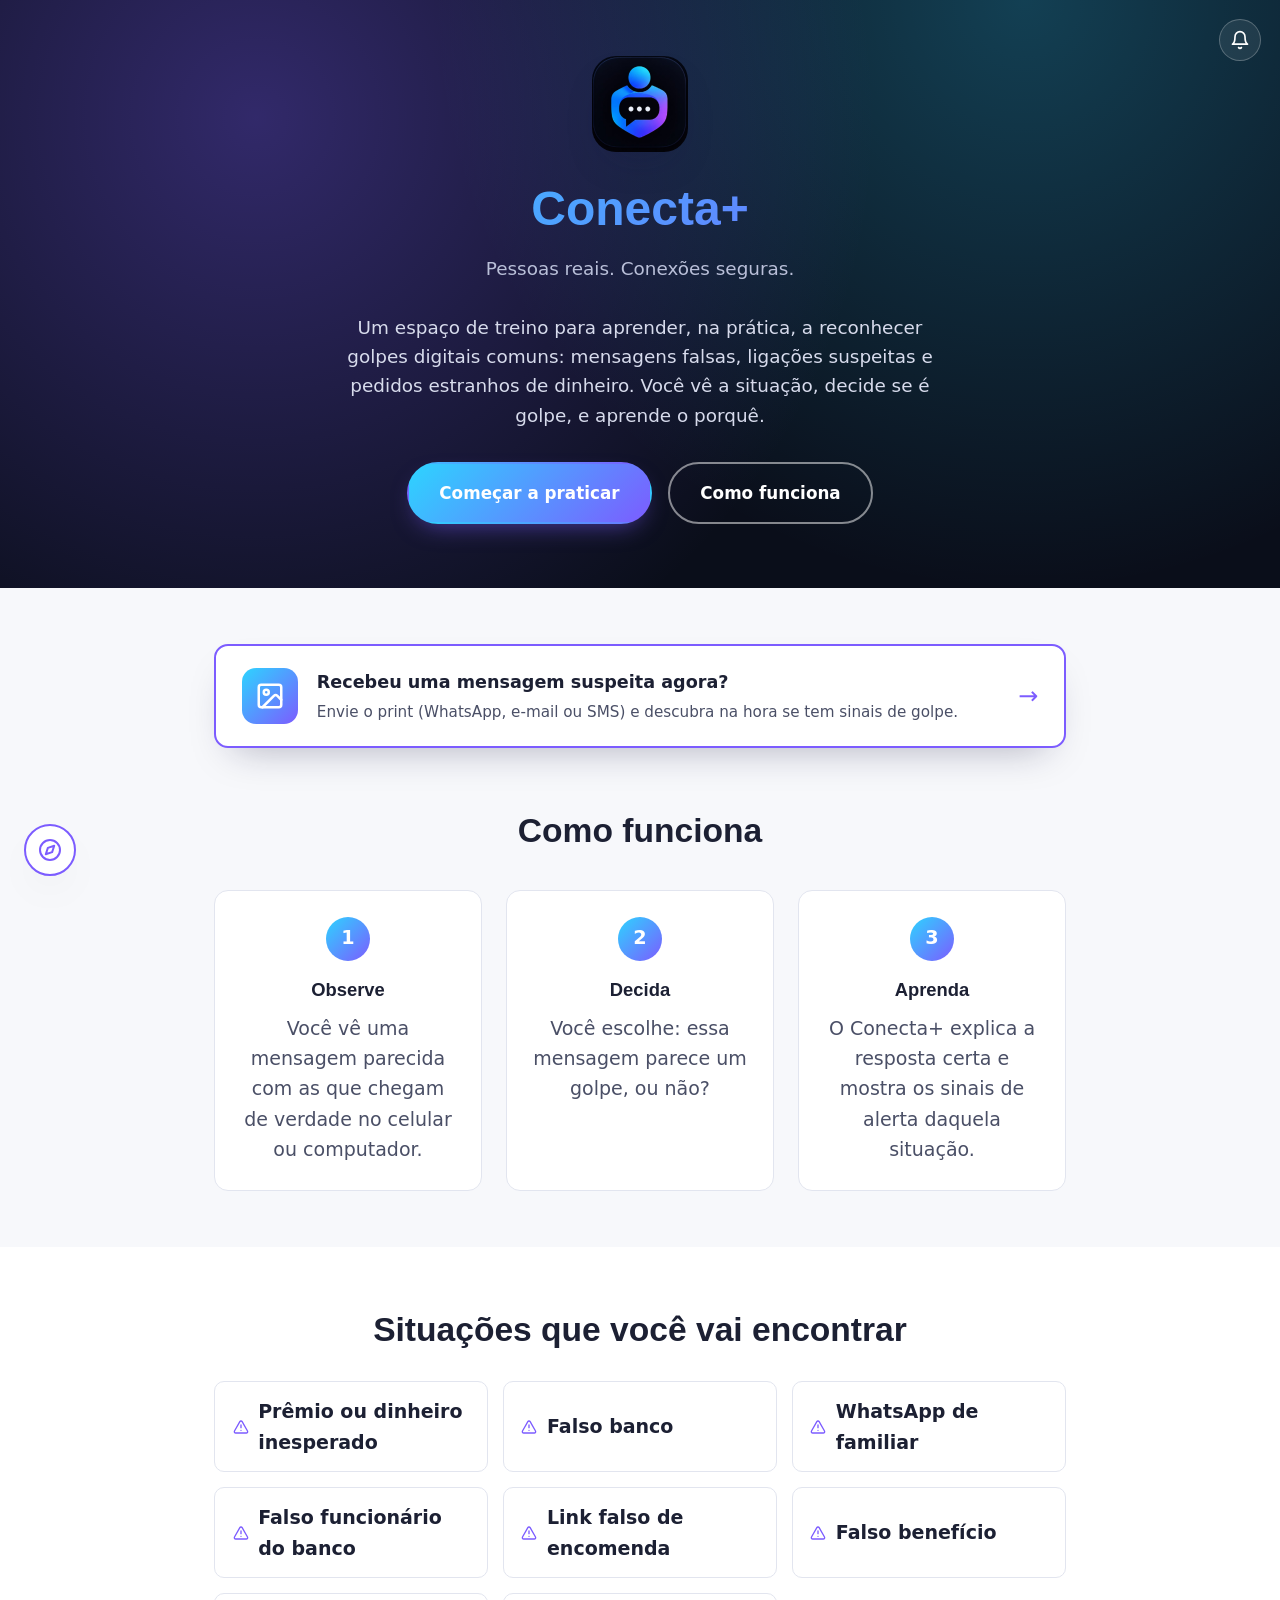
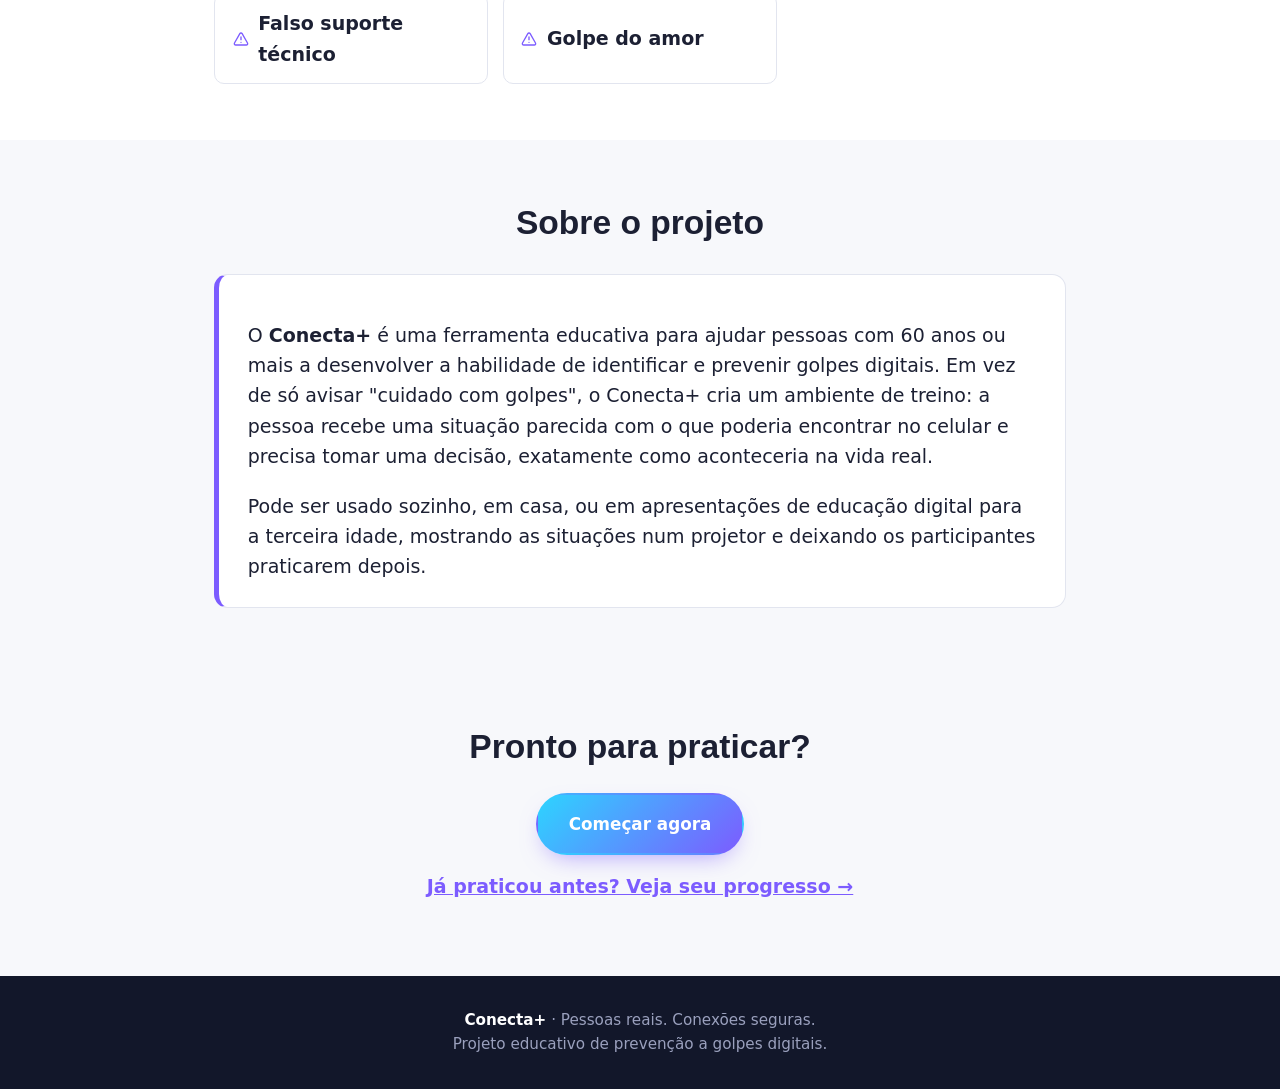
==== web/index.html @ 13fb6fb7 "Conecta+: ferramenta educativa de prevencao a golpes digitais Site/PWA (web/) e extensao de navegado" ====
<!DOCTYPE html>
<html lang="pt-BR">
<head>
<meta charset="UTF-8">
<meta name="viewport" content="width=device-width, initial-scale=1.0">
<title>Conecta+ | Pessoas reais. Conexões seguras.</title>
<meta name="description" content="Conecta+ ajuda pessoas 60+ a reconhecer golpes digitais na prática, com situações reais e explicações simples.">
<link rel="icon" href="assets/icon-128.png">
<link rel="apple-touch-icon" href="assets/icon-192.png">
<link rel="manifest" href="manifest.json">
<meta name="theme-color" content="#0a0e1a">
<link rel="stylesheet" href="css/style.css">
</head>
<body data-tour-page="home">

<header class="hero">
  <button type="button" class="changelog-bell" data-changelog-bell aria-label="Ver novidades do Conecta+">
    <svg viewBox="0 0 24 24" width="20" height="20" fill="none" stroke="currentColor" stroke-width="2" stroke-linecap="round" stroke-linejoin="round" aria-hidden="true"><path d="M6 8a6 6 0 0 1 12 0c0 7 3 9 3 9H3s3-2 3-9"/><path d="M10.3 21a1.94 1.94 0 0 0 3.4 0"/></svg>
    <span class="changelog-bell__badge" data-changelog-badge hidden></span>
  </button>
  <div class="container">
    <img class="hero__logo" src="assets/icon-192.png" alt="Conecta+">
    <h1 class="hero__brand">Conecta+</h1>
    <p class="hero__slogan">Pessoas reais. Conexões seguras.</p>
    <p class="hero__desc">Um espaço de treino para aprender, na prática, a reconhecer golpes digitais comuns: mensagens falsas, ligações suspeitas e pedidos estranhos de dinheiro. Você vê a situação, decide se é golpe, e aprende o porquê.</p>
    <div class="hero__actions">
      <a class="btn btn-primary" href="praticar.html">Começar a praticar</a>
      <a class="btn btn-outline" href="#como-funciona">Como funciona</a>
      <button type="button" class="btn btn-outline" data-install-btn hidden>
        <svg viewBox="0 0 24 24" width="18" height="18" fill="none" stroke="currentColor" stroke-width="2" stroke-linecap="round" stroke-linejoin="round" aria-hidden="true"><path d="M12 3v12"/><path d="m7 10 5 5 5-5"/><path d="M5 21h14"/></svg>
        Instalar app
      </button>
    </div>
  </div>
</header>

<main>
  <section class="section" style="padding-bottom:0;">
    <div class="container">
      <a href="verificar.html" class="verify-cta">
        <div class="verify-cta__icon">
          <svg viewBox="0 0 24 24" width="30" height="30" fill="none" stroke="currentColor" stroke-width="2" stroke-linecap="round" stroke-linejoin="round" aria-hidden="true"><rect x="3" y="3" width="18" height="18" rx="2"/><circle cx="9" cy="9" r="2"/><path d="m21 15-3.086-3.086a2 2 0 0 0-2.828 0L6 21"/></svg>
        </div>
        <div class="verify-cta__text">
          <strong>Recebeu uma mensagem suspeita agora?</strong>
          <span>Envie o print (WhatsApp, e-mail ou SMS) e descubra na hora se tem sinais de golpe.</span>
        </div>
        <span class="verify-cta__arrow">→</span>
      </a>
    </div>
  </section>

  <section class="section" id="como-funciona">
    <div class="container">
      <h2>Como funciona</h2>
      <div class="how-grid">
        <div class="how-card">
          <div class="how-card__num">1</div>
          <h3>Observe</h3>
          <p>Você vê uma mensagem parecida com as que chegam de verdade no celular ou computador.</p>
        </div>
        <div class="how-card">
          <div class="how-card__num">2</div>
          <h3>Decida</h3>
          <p>Você escolhe: essa mensagem parece um golpe, ou não?</p>
        </div>
        <div class="how-card">
          <div class="how-card__num">3</div>
          <h3>Aprenda</h3>
          <p>O Conecta+ explica a resposta certa e mostra os sinais de alerta daquela situação.</p>
        </div>
      </div>
    </div>
  </section>

  <section class="section" style="background:#fff;">
    <div class="container">
      <h2>Situações que você vai encontrar</h2>
      <div class="categories-list" data-categories>
        <div class="category-chip">Carregando…</div>
      </div>
    </div>
  </section>

  <section class="section">
    <div class="container">
      <h2>Sobre o projeto</h2>
      <div class="about-box">
        <p>O <strong>Conecta+</strong> é uma ferramenta educativa para ajudar pessoas com 60 anos ou mais a desenvolver a habilidade de identificar e prevenir golpes digitais. Em vez de só avisar "cuidado com golpes", o Conecta+ cria um ambiente de treino: a pessoa recebe uma situação parecida com o que poderia encontrar no celular e precisa tomar uma decisão, exatamente como aconteceria na vida real.</p>
        <p style="margin-bottom:0;">Pode ser usado sozinho, em casa, ou em apresentações de educação digital para a terceira idade, mostrando as situações num projetor e deixando os participantes praticarem depois.</p>
      </div>
    </div>
  </section>

  <section class="section" style="text-align:center;">
    <div class="container">
      <h2>Pronto para praticar?</h2>
      <a class="btn btn-primary" href="praticar.html">Começar agora</a>
      <p style="margin-top:1rem;"><a href="historico.html" style="color:var(--purple); font-weight:600;">Já praticou antes? Veja seu progresso →</a></p>
    </div>
  </section>
</main>

<footer>
  <div class="container">
    <strong>Conecta+</strong> · Pessoas reais. Conexões seguras.<br>
    Projeto educativo de prevenção a golpes digitais.
  </div>
</footer>

<div class="changelog-modal" data-changelog-modal hidden>
  <div class="changelog-modal__backdrop" data-changelog-close></div>
  <div class="changelog-modal__panel">
    <div class="changelog-modal__header">
      <strong>Novidades do Conecta+</strong>
      <button type="button" class="changelog-modal__close" data-changelog-close aria-label="Fechar">
        <svg viewBox="0 0 24 24" width="18" height="18" fill="none" stroke="currentColor" stroke-width="2" stroke-linecap="round" stroke-linejoin="round" aria-hidden="true"><path d="M18 6 6 18"/><path d="M6 6l12 12"/></svg>
      </button>
    </div>
    <div class="changelog-modal__list" data-changelog-list></div>
  </div>
</div>

<script src="assets/scenarios.js"></script>
<script src="js/changelog-data.js"></script>
<script src="js/main.js"></script>
<script src="js/changelog.js"></script>
<script src="js/siteTour.js"></script>
</body>
</html>
---- web/css/style.css ----
:root {
  --bg-dark: #0a0e1a;
  --bg-dark-2: #12172a;
  --blue: #2dd4ff;
  --purple: #7c5cff;
  --gradient: linear-gradient(135deg, var(--blue), var(--purple));
  --ivory: #f7f8fb;
  --ink: #1c2033;
  --ink-soft: #4a4f66;
  --line: #e2e5ef;
  --green: #1e8e5a;
  --green-bg: #e6f6ee;
  --red: #c0392b;
  --red-bg: #fdecea;
  --radius: 14px;
  --shadow: 0 18px 40px -20px rgba(20, 20, 60, 0.35);
  --font-display: 'Poppins', 'Segoe UI', sans-serif;
  --font-body: 'Segoe UI', system-ui, sans-serif;
}

* { box-sizing: border-box; }
/* Sem isso, o [hidden] do navegador perde pra qualquer classe com
   "display" (ex.: .btn { display: inline-flex }) porque a especificidade
   é igual e a nossa folha de estilo carrega depois - foi o que deixava o
   botão "Instalar app" aparecendo vazio antes da hora. */
[hidden] { display: none !important; }
html { scroll-behavior: smooth; }
body {
  margin: 0;
  font-family: var(--font-body);
  color: var(--ink);
  background: var(--ivory);
  /* Base de fonte maior que o padrão (16px) de propósito - o público
     principal do Conecta+ é 60+, e texto grande facilita muito a leitura. */
  font-size: 19px;
  line-height: 1.6;
}
img { max-width: 100%; display: block; }
a { color: inherit; }
.container { max-width: 900px; margin: 0 auto; padding: 0 1.5rem; }

/* ---------- Topo escuro com a marca (decorativo) ---------- */
.hero {
  background: radial-gradient(circle at 20% 20%, rgba(124,92,255,0.35), transparent 55%),
              radial-gradient(circle at 80% 0%, rgba(45,212,255,0.25), transparent 50%),
              var(--bg-dark);
  color: #fff;
  padding: 3.5rem 0 4rem;
  text-align: center;
}
.hero__logo { width: 96px; height: 96px; margin: 0 auto 1.2rem; border-radius: 24px; box-shadow: var(--shadow); }
.hero__brand {
  font-family: var(--font-display);
  font-weight: 800;
  font-size: clamp(2.2rem, 6vw, 3rem);
  margin: 0;
  background: var(--gradient);
  -webkit-background-clip: text;
  background-clip: text;
  color: transparent;
}
.hero__slogan { color: #b9bfd8; font-size: 1.15rem; margin: 0.4rem 0 1.8rem; }
.hero__desc { max-width: 620px; margin: 0 auto 2rem; font-size: 1.15rem; color: #d7dbec; }
.hero__actions { display: flex; gap: 1rem; justify-content: center; flex-wrap: wrap; }

.btn {
  display: inline-flex;
  align-items: center;
  justify-content: center;
  gap: 0.5rem;
  padding: 0.95rem 1.9rem;
  border-radius: 999px;
  font-family: var(--font-body);
  font-weight: 700;
  font-size: 1.05rem;
  cursor: pointer;
  border: 2px solid transparent;
  text-decoration: none;
  transition: transform 0.15s ease, box-shadow 0.15s ease;
}
.btn:hover { transform: translateY(-2px); }
.btn-primary { background: var(--gradient); color: #fff; box-shadow: 0 10px 25px -10px rgba(124,92,255,0.6); }
.btn-outline { background: transparent; border-color: rgba(255,255,255,0.5); color: #fff; }
.btn-outline:hover { background: rgba(255,255,255,0.1); }
.btn-outline--light { border-color: var(--ink); color: var(--ink); }
.btn-outline--light:hover { background: var(--ink); color: #fff; }
.btn-block { width: 100%; }
.btn:disabled { opacity: 0.5; cursor: not-allowed; transform: none; }

/* ---------- Corpo claro (conteúdo/leitura) ---------- */
main { background: var(--ivory); }
.section { padding: 3.5rem 0; }
.section h2 {
  font-family: var(--font-display);
  font-size: clamp(1.6rem, 3vw, 2.1rem);
  margin: 0 0 1.2rem;
  text-align: center;
}

.how-grid { display: grid; grid-template-columns: repeat(3, 1fr); gap: 1.5rem; margin-top: 2rem; }
.how-card {
  background: #fff;
  border: 1px solid var(--line);
  border-radius: var(--radius);
  padding: 1.6rem;
  text-align: center;
}
.how-card__num {
  width: 44px; height: 44px; border-radius: 50%;
  background: var(--gradient); color: #fff;
  display: flex; align-items: center; justify-content: center;
  font-weight: 800; font-size: 1.2rem;
  margin: 0 auto 0.9rem;
}
.how-card h3 { margin: 0 0 0.5rem; font-family: var(--font-display); font-size: 1.15rem; }
.how-card p { margin: 0; color: var(--ink-soft); }

.categories-list { display: grid; grid-template-columns: repeat(auto-fit, minmax(220px, 1fr)); gap: 0.9rem; margin-top: 1.5rem; }
.category-chip {
  background: #fff;
  border: 1px solid var(--line);
  border-radius: 10px;
  padding: 0.9rem 1.1rem;
  font-weight: 600;
  display: flex;
  align-items: center;
  gap: 0.6rem;
}
.category-chip svg { flex-shrink: 0; color: var(--purple); }

.about-box {
  background: #fff;
  border: 1px solid var(--line);
  border-left: 5px solid var(--purple);
  border-radius: var(--radius);
  padding: 1.6rem 1.8rem;
  margin-top: 1.5rem;
}

footer {
  background: var(--bg-dark-2);
  color: #9aa0bd;
  text-align: center;
  padding: 2rem 0;
  font-size: 0.95rem;
}
footer strong { color: #fff; }

@media (max-width: 720px) {
  .how-grid { grid-template-columns: 1fr; }
}

/* ---------- Página de prática ---------- */
.practice-shell { min-height: 100vh; display: flex; flex-direction: column; }
.practice-header {
  background: var(--bg-dark);
  color: #fff;
  padding: 1.1rem 1.5rem;
  display: flex;
  align-items: center;
  justify-content: space-between;
  gap: 1rem;
}
.practice-header__brand { display: flex; align-items: center; gap: 0.6rem; font-weight: 800; font-family: var(--font-display); }
.practice-header__brand img { width: 32px; height: 32px; border-radius: 8px; }
.practice-progress { flex: 1; max-width: 340px; }
.practice-progress__bar { height: 10px; background: rgba(255,255,255,0.15); border-radius: 999px; overflow: hidden; }
.practice-progress__fill { height: 100%; background: var(--gradient); transition: width 0.3s ease; }
.practice-progress__label { font-size: 0.85rem; color: #b9bfd8; margin-top: 0.3rem; }

.practice-main { flex: 1; display: flex; align-items: flex-start; justify-content: center; padding: 2.5rem 1.5rem; }
.scenario-card {
  background: #fff;
  border: 1px solid var(--line);
  border-radius: var(--radius);
  box-shadow: var(--shadow);
  max-width: 640px;
  width: 100%;
  padding: 2rem;
}
.scenario-card__meta { display: flex; gap: 0.6rem; align-items: center; margin-bottom: 1rem; flex-wrap: wrap; }
.scenario-card__badge {
  background: var(--ivory);
  border: 1px solid var(--line);
  border-radius: 999px;
  padding: 0.3rem 0.8rem;
  font-size: 0.85rem;
  font-weight: 600;
  color: var(--ink-soft);
}
.scenario-card__question { font-size: 1.05rem; color: var(--ink-soft); margin: 0 0 0.6rem; }

.message-bubble {
  background: var(--ivory);
  border: 1px solid var(--line);
  border-radius: 12px;
  padding: 1.3rem 1.4rem;
  font-size: 1.15rem;
  line-height: 1.65;
  margin: 1rem 0 1.6rem;
  position: relative;
}
.message-bubble__head { display: flex; align-items: center; justify-content: space-between; gap: 0.6rem; margin-bottom: 0.5rem; }
.message-bubble__sender { display: block; font-size: 0.85rem; color: var(--ink-soft); font-weight: 600; }
.message-bubble__listen {
  flex-shrink: 0;
  width: 34px; height: 34px;
  border-radius: 50%;
  border: 1px solid var(--line);
  background: #fff;
  color: var(--purple);
  cursor: pointer;
  display: flex; align-items: center; justify-content: center;
}
.message-bubble__listen:hover { background: var(--ivory); }
.message-bubble__listen:disabled { opacity: 0.5; cursor: wait; }
.message-bubble__listen-erro {
  position: absolute;
  top: calc(100% + 6px);
  right: 0;
  background: var(--ink);
  color: #fff;
  font-size: 0.75rem;
  padding: 0.4rem 0.7rem;
  border-radius: 8px;
  white-space: nowrap;
  z-index: 5;
}

.decision-buttons { display: grid; grid-template-columns: 1fr 1fr; gap: 1rem; }
.decision-btn {
  padding: 1.1rem;
  border-radius: 12px;
  border: 2px solid var(--line);
  background: #fff;
  font-size: 1.15rem;
  font-weight: 800;
  cursor: pointer;
  display: flex;
  align-items: center;
  justify-content: center;
  gap: 0.5rem;
  transition: transform 0.1s ease, box-shadow 0.15s ease;
}
.decision-btn:hover { transform: translateY(-2px); box-shadow: var(--shadow); }
.decision-btn--sim { color: var(--green); border-color: #b7e4cb; }
.decision-btn--nao { color: var(--red); border-color: #f0bdb6; }

.feedback { margin-top: 1.6rem; border-radius: 12px; padding: 1.3rem 1.4rem; }
.feedback--correta { background: var(--green-bg); border: 1px solid #b7e4cb; }
.feedback--errada { background: var(--red-bg); border: 1px solid #f0bdb6; }
.feedback__title { font-weight: 800; font-size: 1.1rem; margin: 0 0 0.5rem; display: flex; align-items: center; gap: 0.5rem; }
.feedback__title svg { flex-shrink: 0; }
.feedback--correta .feedback__title { color: var(--green); }
.feedback--errada .feedback__title { color: var(--red); }
.feedback__text { margin: 0 0 0.9rem; color: var(--ink); }
.feedback__sinais { margin: 0 0 1.2rem; padding-left: 1.3rem; }
.feedback__sinais li { margin-bottom: 0.3rem; }

/* ---------- Tela de resultado ---------- */
.result-card { text-align: center; }
.result-card__score {
  font-family: var(--font-display);
  font-size: 3.4rem;
  font-weight: 800;
  background: var(--gradient);
  -webkit-background-clip: text;
  background-clip: text;
  color: transparent;
  margin: 0.6rem 0;
}
.result-card__compare {
  background: var(--ivory);
  border: 1px solid var(--line);
  border-radius: 10px;
  padding: 1rem 1.2rem;
  margin: 1.4rem 0;
  font-size: 1.02rem;
}
.result-card__actions { display: flex; gap: 1rem; justify-content: center; margin-top: 1.6rem; flex-wrap: wrap; }

@media (max-width: 560px) {
  .decision-buttons { grid-template-columns: 1fr; }
  .practice-header { flex-wrap: wrap; }
  .practice-progress { max-width: none; width: 100%; order: 3; }
}

/* ---------- Chamada pra "Verificar mensagem" na home ---------- */
.verify-cta {
  display: flex;
  align-items: center;
  gap: 1.2rem;
  background: #fff;
  border: 2px solid var(--purple);
  border-radius: var(--radius);
  padding: 1.4rem 1.6rem;
  text-decoration: none;
  box-shadow: var(--shadow);
  transition: transform 0.15s ease;
}
.verify-cta:hover { transform: translateY(-2px); }
.verify-cta__icon {
  flex-shrink: 0;
  width: 56px; height: 56px;
  border-radius: 14px;
  background: var(--gradient);
  color: #fff;
  display: flex; align-items: center; justify-content: center;
}
.verify-cta__text { flex: 1; display: flex; flex-direction: column; gap: 0.2rem; }
.verify-cta__text strong { font-size: 1.1rem; color: var(--ink); }
.verify-cta__text span { color: var(--ink-soft); font-size: 0.95rem; }
.verify-cta__arrow { font-size: 1.5rem; color: var(--purple); flex-shrink: 0; }

@media (max-width: 560px) {
  .verify-cta { flex-wrap: wrap; text-align: center; justify-content: center; }
  .verify-cta__arrow { display: none; }
}

/* ---------- Verificar mensagem (OCR + detector) ---------- */
.verify-card {
  background: #fff;
  border: 1px solid var(--line);
  border-radius: var(--radius);
  box-shadow: var(--shadow);
  padding: 1.8rem;
}
.verify-tabs { display: flex; gap: 0.5rem; border-bottom: 1px solid var(--line); margin-bottom: 1.3rem; }
.verify-tab {
  background: none;
  border: none;
  border-bottom: 3px solid transparent;
  padding: 0.6rem 0.3rem;
  margin-bottom: -1px;
  font-size: 1rem;
  font-weight: 600;
  color: var(--ink-soft);
  cursor: pointer;
}
.verify-tab.active { color: var(--purple); border-bottom-color: var(--purple); }

.upload-area {
  display: flex;
  flex-direction: column;
  align-items: center;
  text-align: center;
  gap: 0.6rem;
  border: 2px dashed var(--line);
  border-radius: 12px;
  padding: 2.2rem 1.5rem;
  cursor: pointer;
  color: var(--ink-soft);
  transition: border-color 0.15s ease, background 0.15s ease;
}
.upload-area:hover, .upload-area.is-dragover { border-color: var(--purple); background: #faf9ff; }
.upload-area strong { color: var(--ink); }
.upload-preview-wrap { position: relative; max-width: 100%; width: fit-content; margin: 1rem auto 0; }
.upload-preview { display: block; max-width: 100%; max-height: 260px; border-radius: 10px; border: 1px solid var(--line); object-fit: contain; background: var(--ivory); }
.upload-preview__remove {
  position: absolute;
  top: -10px; right: -10px;
  width: 30px; height: 30px;
  border-radius: 50%;
  border: 2px solid #fff;
  background: var(--ink);
  color: #fff;
  display: flex; align-items: center; justify-content: center;
  cursor: pointer;
  box-shadow: 0 4px 10px rgba(0,0,0,0.25);
}
.upload-preview__remove:hover { background: var(--red); }
.upload-preview-error {
  background: var(--red-bg);
  border: 1px solid #f0bdb6;
  color: var(--red);
  border-radius: 10px;
  padding: 0.8rem 1rem;
  margin-top: 1rem;
  font-size: 0.9rem;
  text-align: center;
}
.verify-hint { font-size: 0.85rem; color: var(--ink-soft); text-align: center; margin: 0.8rem 0 0; }

.verify-panel textarea {
  width: 100%;
  border: 1px solid var(--line);
  border-radius: 10px;
  padding: 0.9rem 1rem;
  font-family: inherit;
  font-size: 1.05rem;
  resize: vertical;
}

.verify-status {
  margin-top: 1rem;
  text-align: center;
  color: var(--ink-soft);
  display: flex;
  align-items: center;
  justify-content: center;
  gap: 0.6rem;
}
.spinner {
  width: 18px; height: 18px;
  border: 3px solid var(--line);
  border-top-color: var(--purple);
  border-radius: 50%;
  animation: spin 0.8s linear infinite;
}
@keyframes spin { to { transform: rotate(360deg); } }

.result-risk {
  border-radius: var(--radius);
  padding: 1.6rem 1.8rem;
  margin-top: 1.5rem;
  border: 2px solid;
}
.result-risk--alto { background: var(--red-bg); border-color: #f0bdb6; }
.result-risk--atencao { background: #fff6e0; border-color: #f0d98a; }
.result-risk--baixo { background: var(--green-bg); border-color: #b7e4cb; }
.result-risk__title { display: flex; align-items: center; gap: 0.6rem; font-size: 1.3rem; font-weight: 800; margin: 0 0 0.5rem; }
.result-risk--alto .result-risk__title { color: var(--red); }
.result-risk--atencao .result-risk__title { color: #92700c; }
.result-risk--baixo .result-risk__title { color: var(--green); }
.result-risk__desc { margin: 0 0 1rem; color: var(--ink); }

.sinais-encontrados { list-style: none; padding: 0; margin: 0 0 1.2rem; display: grid; gap: 0.6rem; }
.sinais-encontrados li {
  background: rgba(255,255,255,0.7);
  border-radius: 8px;
  padding: 0.6rem 0.9rem;
  display: flex;
  align-items: center;
  gap: 0.6rem;
  font-weight: 600;
  font-size: 0.95rem;
}

.spam-tag {
  display: inline-flex;
  align-items: center;
  gap: 0.4rem;
  background: #fff;
  border: 1px solid var(--line);
  border-radius: 999px;
  padding: 0.35rem 0.8rem;
  font-size: 0.85rem;
  font-weight: 700;
  color: var(--ink-soft);
  margin-bottom: 1rem;
}

.extracted-text {
  background: var(--ivory);
  border: 1px solid var(--line);
  border-radius: 10px;
  padding: 1rem 1.1rem;
  font-size: 0.95rem;
  color: var(--ink-soft);
  margin-top: 1.5rem;
}
.extracted-text summary { cursor: pointer; font-weight: 700; color: var(--ink); }
.extracted-text p { margin: 0.7rem 0 0; white-space: pre-wrap; }

/* ---------- Tour guiado ---------- */
.tour-toggle {
  position: fixed;
  left: 1.5rem;
  bottom: 1.5rem;
  z-index: 60;
  width: 52px;
  height: 52px;
  border-radius: 50%;
  border: 2px solid var(--purple);
  background: #fff;
  color: var(--purple);
  cursor: pointer;
  box-shadow: var(--shadow);
  display: flex;
  align-items: center;
  justify-content: center;
  padding: 0;
  transition: transform 0.15s ease, opacity 0.2s ease;
}
.tour-toggle:hover { transform: scale(1.06); }
.tour-toggle--hidden { opacity: 0; pointer-events: none; transform: scale(0.85); }

.tour-overlay {
  position: fixed;
  inset: 0;
  z-index: 998;
  background: rgba(10, 14, 26, 0.55);
}
body.tour-active { overflow: hidden; }

.tour-highlight {
  position: relative;
  z-index: 999;
  outline: 3px solid var(--purple);
  outline-offset: 4px;
  border-radius: 10px;
  /* Sem fundo sólido de propósito: um elemento como o título com gradiente
     de texto (background-clip: text) depende do próprio fundo ficar
     transparente - forçar branco aqui quebrava a letra e deixava um
     retângulo branco sólido no lugar do texto. O contorno roxo + a página
     escurecida ao redor já dão destaque suficiente, sem mexer no fundo. */
}

.tour-tooltip {
  position: absolute;
  z-index: 1000;
  max-width: 340px;
  background: #fff;
  border-radius: 12px;
  box-shadow: var(--shadow);
  padding: 1.2rem 1.3rem;
}
.tour-tooltip strong { display: block; font-size: 1.05rem; margin-bottom: 0.4rem; color: var(--ink); }
.tour-tooltip p { margin: 0 0 1rem; color: var(--ink-soft); font-size: 0.92rem; }
.tour-tooltip__close {
  position: absolute;
  top: 0.7rem; right: 0.7rem;
  background: none; border: none;
  color: var(--ink-soft);
  cursor: pointer;
  padding: 0.2rem;
}
.tour-tooltip__footer { display: flex; align-items: center; justify-content: space-between; gap: 0.8rem; }
.tour-tooltip__footer > span { font-size: 0.78rem; color: var(--ink-soft); flex-shrink: 0; }
.tour-tooltip__actions { display: flex; gap: 0.5rem; }
.tour-tooltip .btn { padding: 0.5rem 1rem; font-size: 0.88rem; }

/* ---------- Novidades (sino + modal) ---------- */
.changelog-bell {
  position: absolute;
  top: 1.2rem; right: 1.2rem;
  z-index: 5;
  width: 42px; height: 42px;
  border-radius: 50%;
  border: 1px solid rgba(255,255,255,0.25);
  background: rgba(255,255,255,0.08);
  color: #fff;
  cursor: pointer;
  display: flex; align-items: center; justify-content: center;
}
.changelog-bell:hover { background: rgba(255,255,255,0.16); }
.changelog-bell__badge {
  position: absolute;
  top: -4px; right: -4px;
  min-width: 18px; height: 18px;
  border-radius: 999px;
  background: var(--red);
  color: #fff;
  font-size: 0.68rem;
  font-weight: 800;
  display: flex; align-items: center; justify-content: center;
  padding: 0 4px;
  border: 2px solid var(--bg-dark);
}

.changelog-modal { position: fixed; inset: 0; z-index: 1100; display: flex; align-items: center; justify-content: center; padding: 1.2rem; }
.changelog-modal__backdrop { position: absolute; inset: 0; background: rgba(10,14,26,0.6); }
.changelog-modal__panel {
  position: relative;
  background: #fff;
  border-radius: var(--radius);
  box-shadow: var(--shadow);
  width: 100%;
  max-width: 460px;
  max-height: 80vh;
  display: flex;
  flex-direction: column;
  overflow: hidden;
}
.changelog-modal__header {
  display: flex; align-items: center; justify-content: space-between;
  padding: 1.1rem 1.3rem;
  border-bottom: 1px solid var(--line);
}
.changelog-modal__header strong { font-size: 1.1rem; }
.changelog-modal__close { background: none; border: none; color: var(--ink-soft); cursor: pointer; padding: 0.3rem; }
.changelog-modal__list { padding: 1.1rem 1.3rem; overflow-y: auto; display: grid; gap: 1.1rem; }
.changelog-item { padding-bottom: 1.1rem; border-bottom: 1px solid var(--line); }
.changelog-item:last-child { border-bottom: none; padding-bottom: 0; }
.changelog-item__head { display: flex; align-items: center; gap: 0.5rem; flex-wrap: wrap; margin-bottom: 0.3rem; }
.changelog-item__head strong { font-size: 1rem; color: var(--ink); }
.changelog-item__tag { font-size: 0.65rem; font-weight: 800; padding: 0.1rem 0.45rem; border-radius: 999px; background: var(--purple); color: #fff; letter-spacing: 0.03em; }
.changelog-item__date { font-size: 0.76rem; color: var(--ink-soft); margin-left: auto; }
.changelog-item p { margin: 0; font-size: 0.9rem; color: var(--ink-soft); line-height: 1.5; }

.update-toast {
  position: fixed;
  left: 50%;
  bottom: 1.5rem;
  transform: translateX(-50%);
  z-index: 1200;
  background: var(--bg-dark);
  color: #fff;
  border-radius: 999px;
  padding: 0.8rem 0.6rem 0.8rem 1.2rem;
  display: flex; align-items: center; gap: 0.8rem;
  box-shadow: var(--shadow);
  max-width: 90vw;
}
.update-toast span { font-size: 0.9rem; }
.update-toast .btn { padding: 0.5rem 1rem; font-size: 0.85rem; white-space: nowrap; }

/* ---------- Gráfico de progresso (historico.html) ---------- */
.historico-chart { width: 100%; height: auto; display: block; overflow: visible; }
.historico-chart__grid { stroke: var(--line); stroke-width: 1; }
.historico-chart__axis-label { font-size: 10px; fill: var(--ink-soft); font-family: inherit; }
.historico-chart__bar { fill: var(--purple); cursor: pointer; transition: opacity 0.1s ease; }
.historico-chart__bar:hover, .historico-chart__bar:focus { opacity: 0.8; outline: none; }
.historico-chart__value-label { font-size: 12px; font-weight: 700; fill: var(--ink); font-family: inherit; }

.historico-chart__tooltip {
  position: absolute;
  transform: translate(-50%, -100%) translateY(-8px);
  background: var(--bg-dark);
  color: #fff;
  border-radius: 8px;
  padding: 0.5rem 0.7rem;
  font-size: 0.8rem;
  white-space: nowrap;
  pointer-events: none;
  z-index: 10;
  display: flex;
  flex-direction: column;
  gap: 0.1rem;
}
.historico-chart__tooltip strong { font-size: 0.95rem; }
.historico-chart__tooltip span { color: #b9bfd8; font-size: 0.72rem; }

.historico-table { width: 100%; border-collapse: collapse; font-size: 0.88rem; }
.historico-table th, .historico-table td { text-align: left; padding: 0.55rem 0.7rem; border-bottom: 1px solid var(--line); }
.historico-table th { color: var(--ink-soft); font-weight: 600; font-size: 0.78rem; }
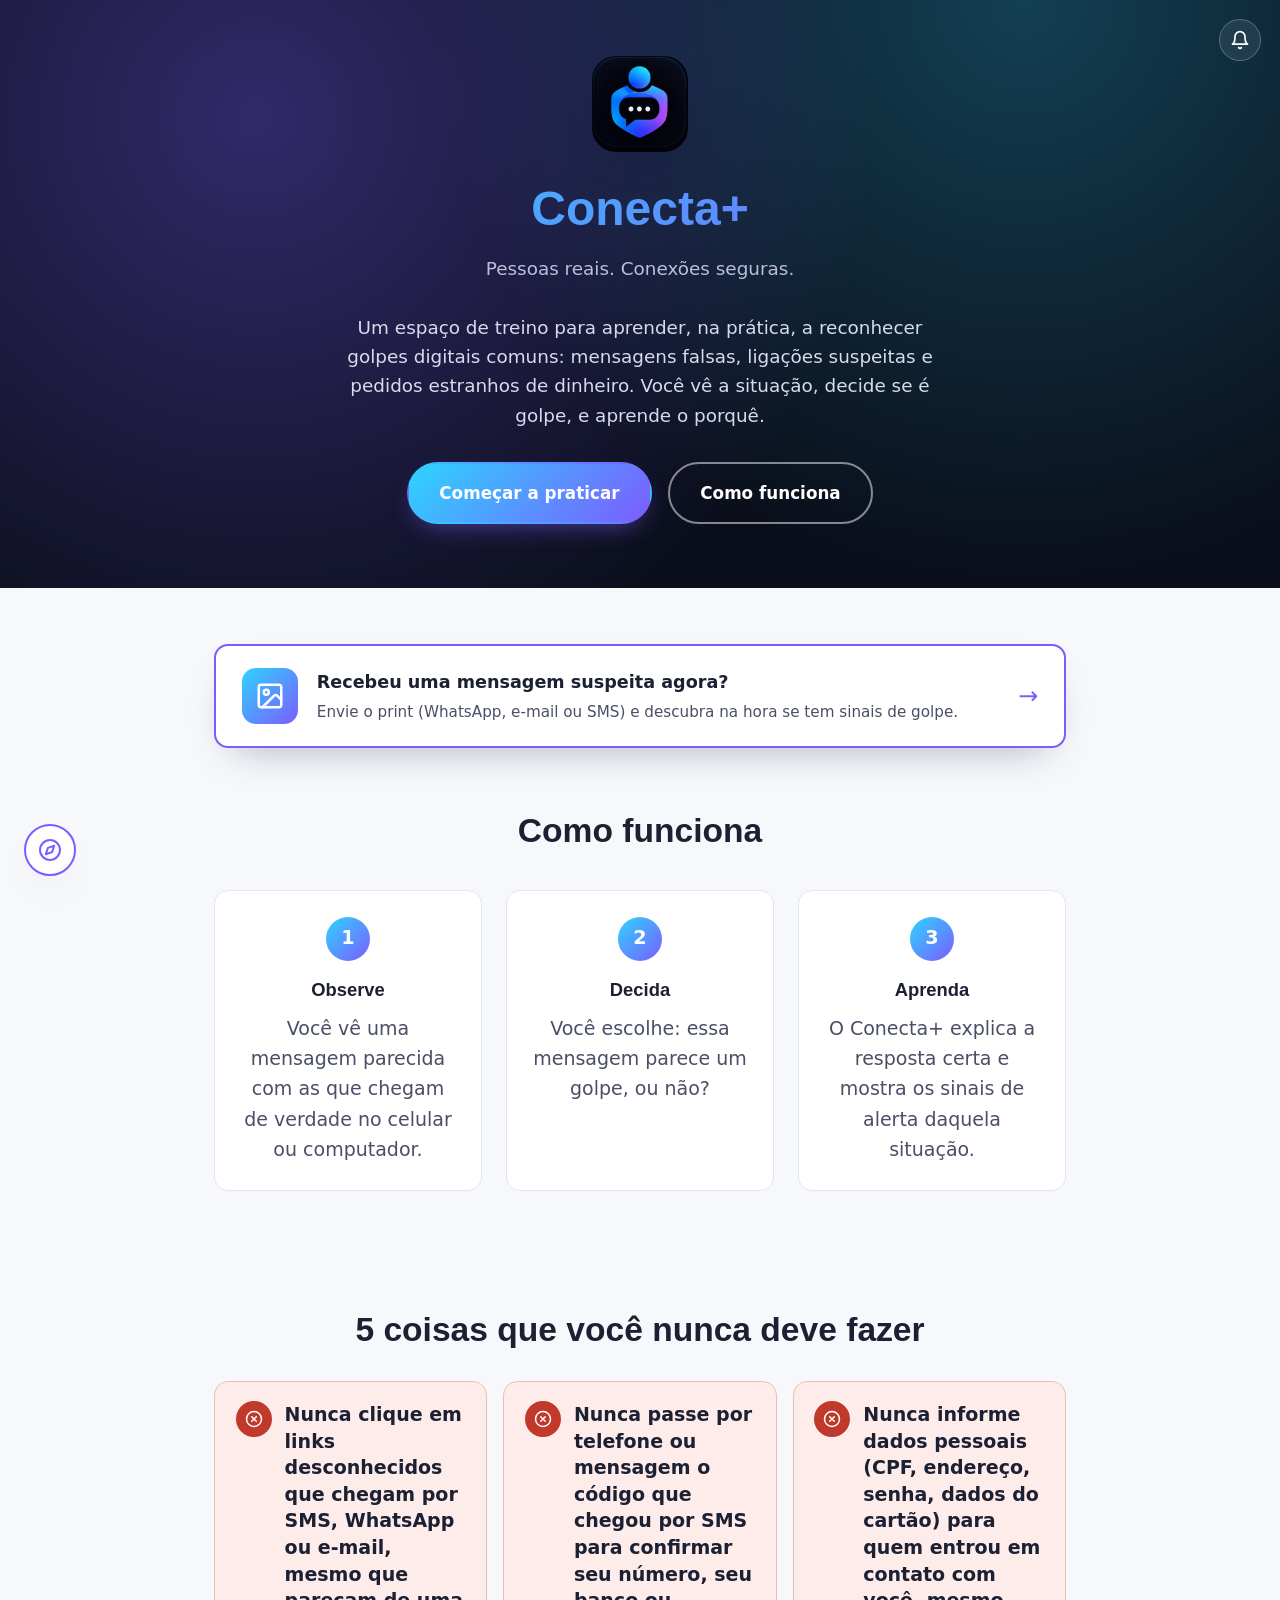
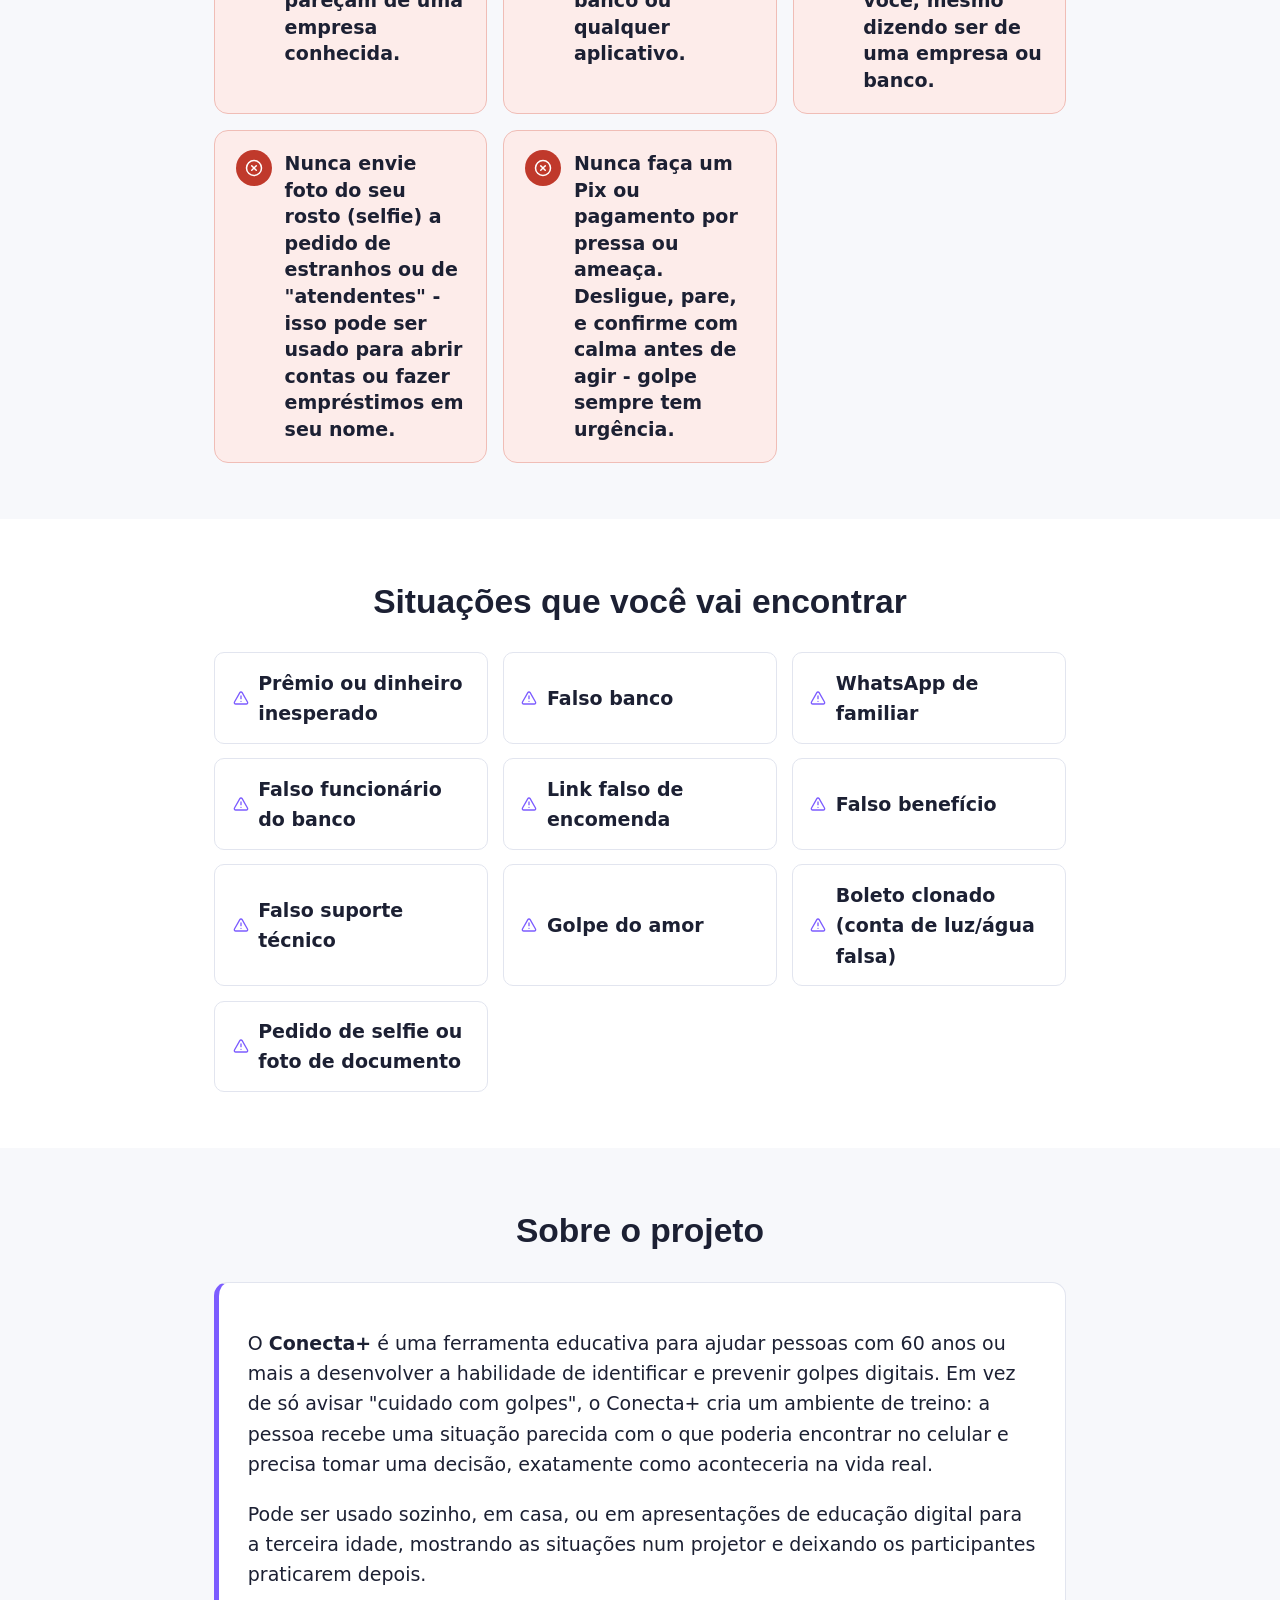
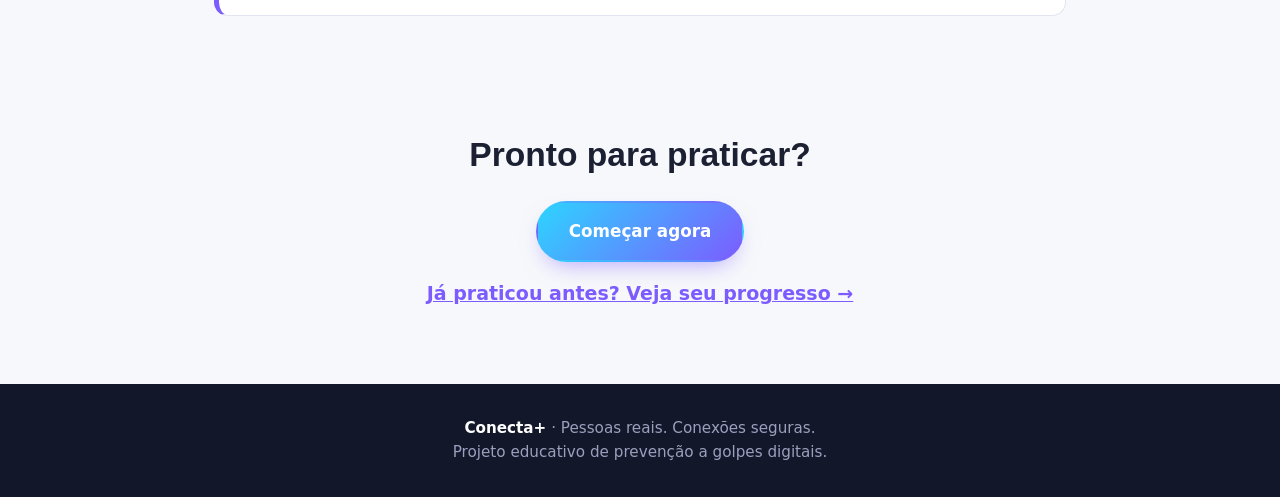
==== commit fff53b9c: "Adiciona secao "5 coisas que voce nunca deve fazer" e deteccao de pedido de selfie/foto de documento" ====
--- a/web/index.html
+++ b/web/index.html
@@ -73,6 +73,34 @@
     </div>
   </section>
 
+  <section class="section">
+    <div class="container">
+      <h2>5 coisas que você nunca deve fazer</h2>
+      <div class="golden-rules">
+        <div class="golden-rule">
+          <span class="golden-rule__icon"><svg viewBox="0 0 24 24" width="18" height="18" fill="none" stroke="currentColor" stroke-width="2" stroke-linecap="round" stroke-linejoin="round" aria-hidden="true"><circle cx="12" cy="12" r="10"/><path d="m15 9-6 6"/><path d="m9 9 6 6"/></svg></span>
+          <p>Nunca clique em links desconhecidos que chegam por SMS, WhatsApp ou e-mail, mesmo que pareçam de uma empresa conhecida.</p>
+        </div>
+        <div class="golden-rule">
+          <span class="golden-rule__icon"><svg viewBox="0 0 24 24" width="18" height="18" fill="none" stroke="currentColor" stroke-width="2" stroke-linecap="round" stroke-linejoin="round" aria-hidden="true"><circle cx="12" cy="12" r="10"/><path d="m15 9-6 6"/><path d="m9 9 6 6"/></svg></span>
+          <p>Nunca passe por telefone ou mensagem o código que chegou por SMS para confirmar seu número, seu banco ou qualquer aplicativo.</p>
+        </div>
+        <div class="golden-rule">
+          <span class="golden-rule__icon"><svg viewBox="0 0 24 24" width="18" height="18" fill="none" stroke="currentColor" stroke-width="2" stroke-linecap="round" stroke-linejoin="round" aria-hidden="true"><circle cx="12" cy="12" r="10"/><path d="m15 9-6 6"/><path d="m9 9 6 6"/></svg></span>
+          <p>Nunca informe dados pessoais (CPF, endereço, senha, dados do cartão) para quem entrou em contato com você, mesmo dizendo ser de uma empresa ou banco.</p>
+        </div>
+        <div class="golden-rule">
+          <span class="golden-rule__icon"><svg viewBox="0 0 24 24" width="18" height="18" fill="none" stroke="currentColor" stroke-width="2" stroke-linecap="round" stroke-linejoin="round" aria-hidden="true"><circle cx="12" cy="12" r="10"/><path d="m15 9-6 6"/><path d="m9 9 6 6"/></svg></span>
+          <p>Nunca envie foto do seu rosto (selfie) a pedido de estranhos ou de "atendentes" - isso pode ser usado para abrir contas ou fazer empréstimos em seu nome.</p>
+        </div>
+        <div class="golden-rule">
+          <span class="golden-rule__icon"><svg viewBox="0 0 24 24" width="18" height="18" fill="none" stroke="currentColor" stroke-width="2" stroke-linecap="round" stroke-linejoin="round" aria-hidden="true"><circle cx="12" cy="12" r="10"/><path d="m15 9-6 6"/><path d="m9 9 6 6"/></svg></span>
+          <p>Nunca faça um Pix ou pagamento por pressa ou ameaça. Desligue, pare, e confirme com calma antes de agir - golpe sempre tem urgência.</p>
+        </div>
+      </div>
+    </div>
+  </section>
+
   <section class="section" style="background:#fff;">
     <div class="container">
       <h2>Situações que você vai encontrar</h2>
--- a/web/css/style.css
+++ b/web/css/style.css
@@ -128,6 +128,26 @@
 }
 .category-chip svg { flex-shrink: 0; color: var(--purple); }
 
+.golden-rules { display: grid; grid-template-columns: repeat(auto-fit, minmax(220px, 1fr)); gap: 1rem; margin-top: 1.5rem; }
+.golden-rule {
+  background: var(--red-bg);
+  border: 1px solid #f0bdb6;
+  border-radius: var(--radius);
+  padding: 1.2rem 1.3rem;
+  display: flex;
+  align-items: flex-start;
+  gap: 0.8rem;
+}
+.golden-rule__icon {
+  flex-shrink: 0;
+  width: 36px; height: 36px;
+  border-radius: 50%;
+  background: var(--red);
+  color: #fff;
+  display: flex; align-items: center; justify-content: center;
+}
+.golden-rule p { margin: 0; color: var(--ink); font-weight: 600; line-height: 1.4; }
+
 .about-box {
   background: #fff;
   border: 1px solid var(--line);
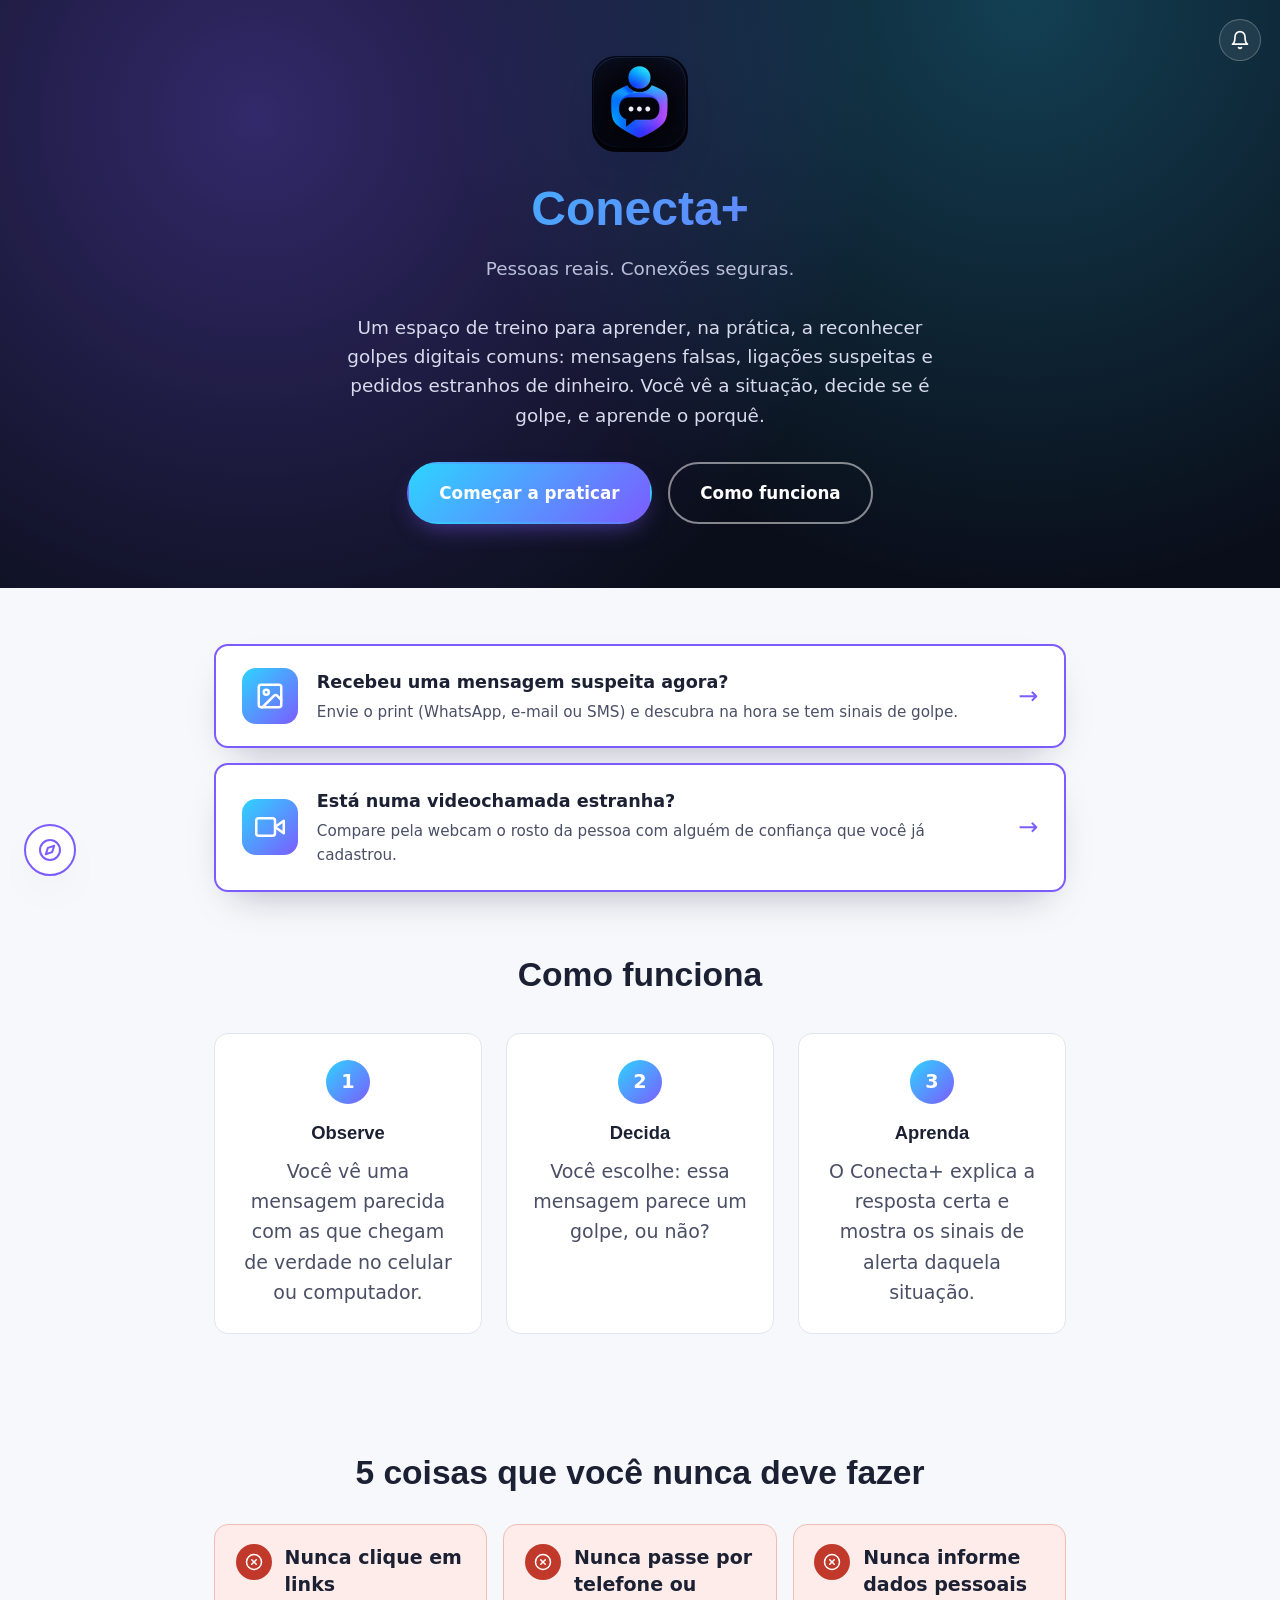
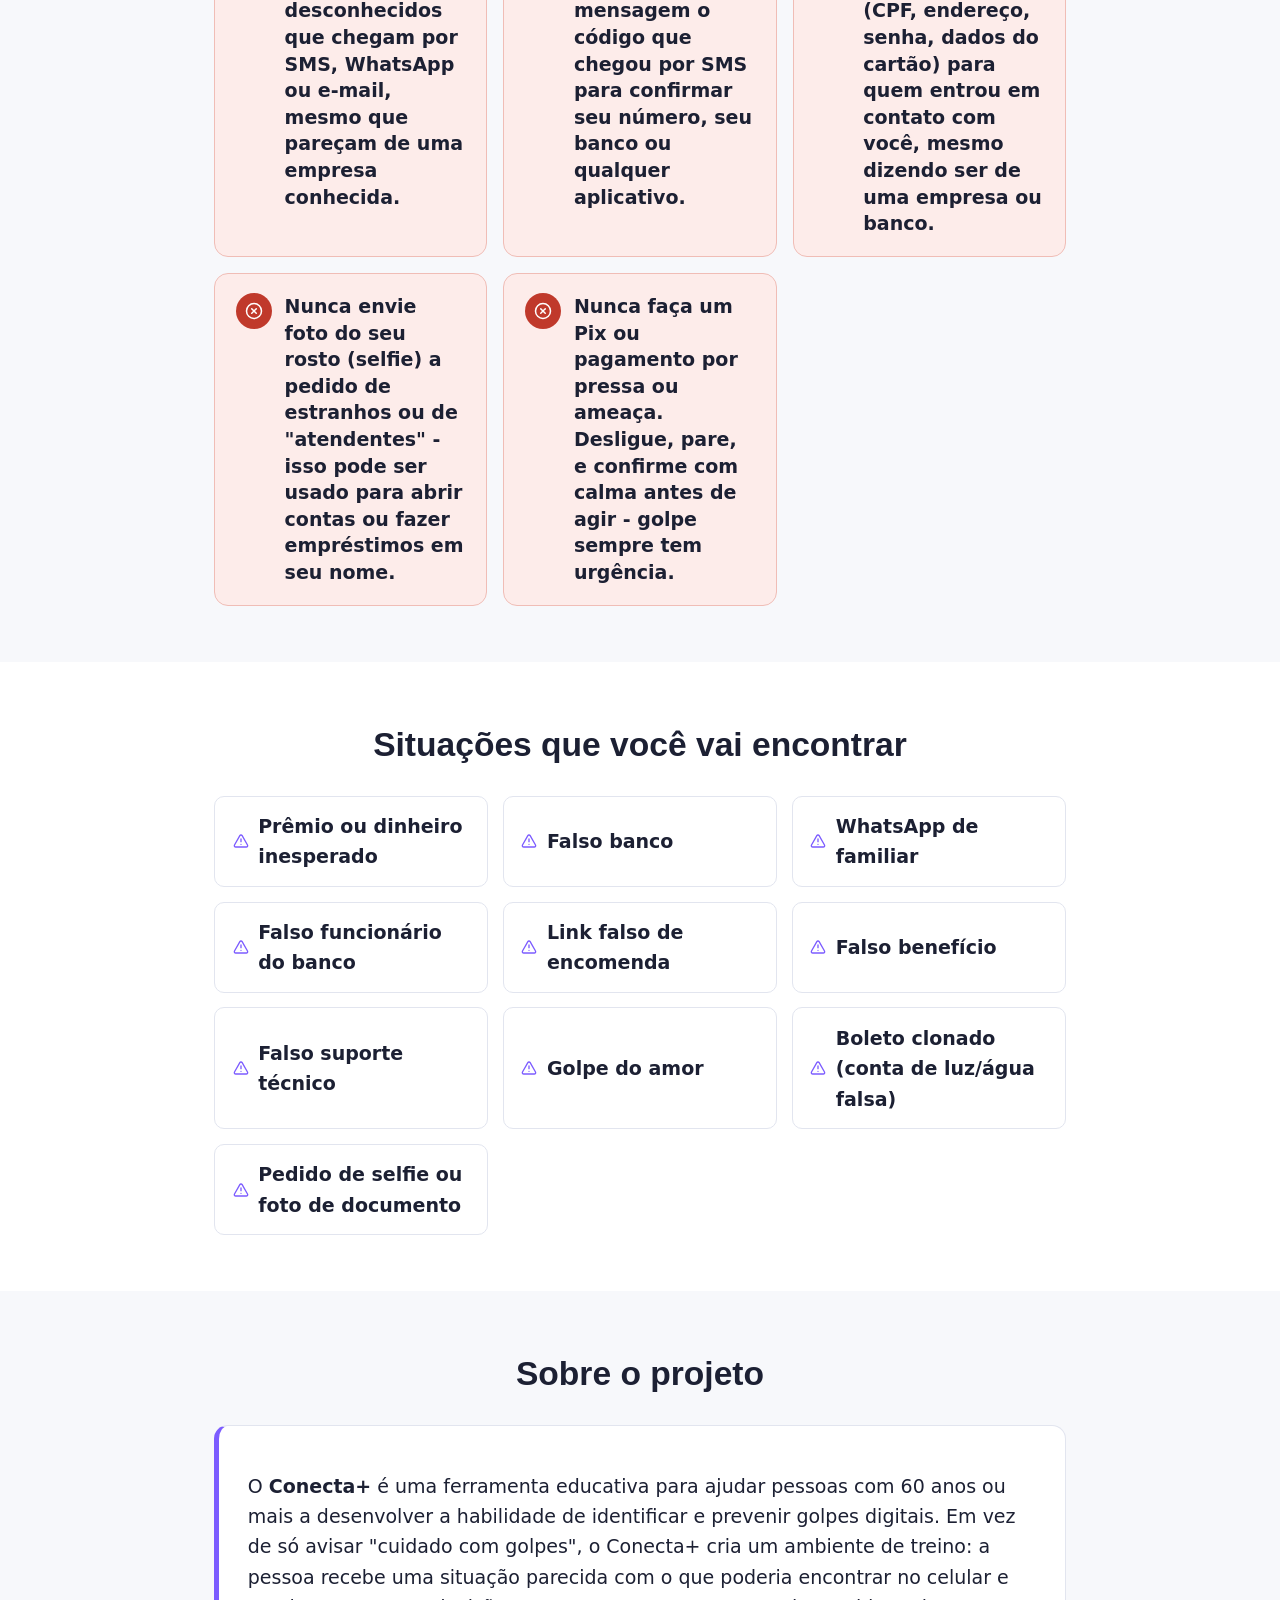
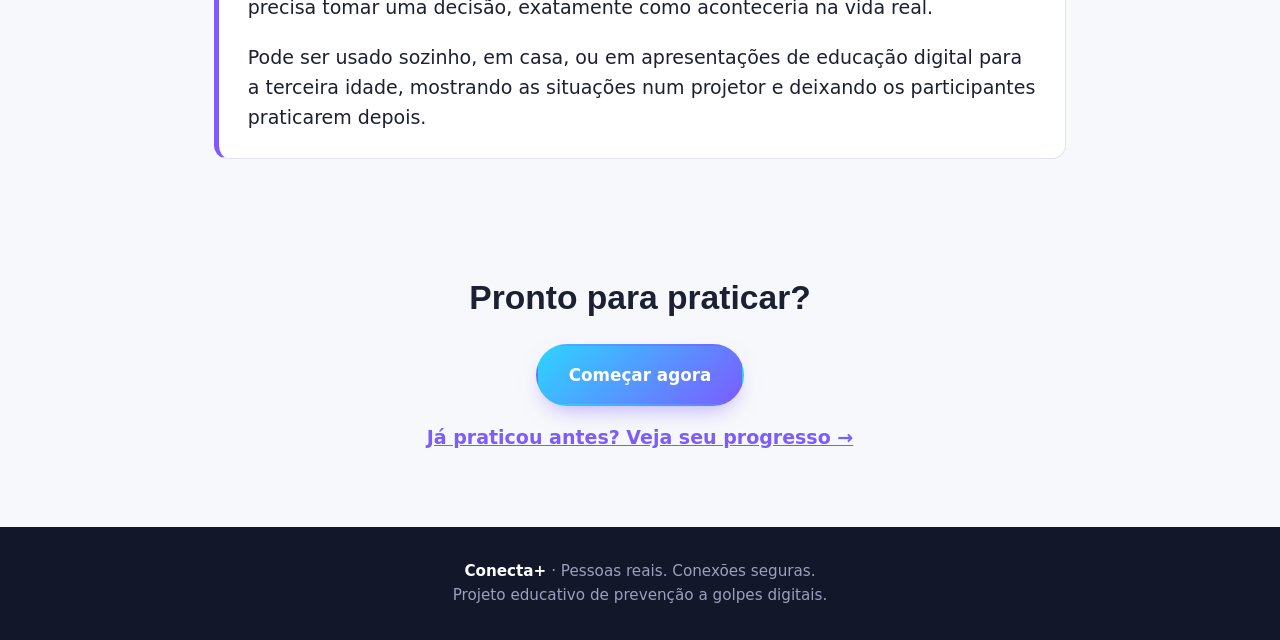
==== commit 9f3e45e0: "Adiciona verificacao de identidade por webcam (Verificar rosto) Nova ferramenta que compara pela web" ====
--- a/web/index.html
+++ b/web/index.html
@@ -44,6 +44,17 @@
         <div class="verify-cta__text">
           <strong>Recebeu uma mensagem suspeita agora?</strong>
           <span>Envie o print (WhatsApp, e-mail ou SMS) e descubra na hora se tem sinais de golpe.</span>
+        </div>
+        <span class="verify-cta__arrow">→</span>
+      </a>
+
+      <a href="verificar-rosto.html" class="verify-cta" style="margin-top:0.9rem;">
+        <div class="verify-cta__icon">
+          <svg viewBox="0 0 24 24" width="30" height="30" fill="none" stroke="currentColor" stroke-width="2" stroke-linecap="round" stroke-linejoin="round" aria-hidden="true"><path d="M23 7v10l-7-5 7-5Z"/><rect x="1" y="5" width="15" height="14" rx="2"/></svg>
+        </div>
+        <div class="verify-cta__text">
+          <strong>Está numa videochamada estranha?</strong>
+          <span>Compare pela webcam o rosto da pessoa com alguém de confiança que você já cadastrou.</span>
         </div>
         <span class="verify-cta__arrow">→</span>
       </a>
--- a/web/css/style.css
+++ b/web/css/style.css
@@ -444,6 +444,54 @@
 .result-risk--baixo .result-risk__title { color: var(--green); }
 .result-risk__desc { margin: 0 0 1rem; color: var(--ink); }
 
+/* ---------- Verificar rosto (webcam + face-api.js) ---------- */
+.face-disclaimer {
+  margin: 0;
+  font-size: 0.92rem;
+  color: var(--ink-soft);
+  line-height: 1.5;
+}
+.face-disclaimer strong { color: var(--ink); }
+.face-section-title { margin: 0 0 1rem; font-family: var(--font-display); font-size: 1.2rem; }
+.face-list { display: grid; grid-template-columns: repeat(auto-fill, minmax(96px, 1fr)); gap: 1rem; }
+.face-empty { color: var(--ink-soft); font-size: 0.92rem; margin: 0; grid-column: 1 / -1; }
+.face-card { position: relative; text-align: center; }
+.face-card img { width: 80px; height: 80px; border-radius: 50%; object-fit: cover; border: 2px solid var(--line); margin: 0 auto 0.4rem; display: block; }
+.face-card__nome { display: block; font-size: 0.8rem; font-weight: 600; word-break: break-word; }
+.face-card__excluir {
+  position: absolute;
+  top: -4px; right: 8px;
+  width: 26px; height: 26px;
+  border-radius: 50%;
+  border: 2px solid #fff;
+  background: var(--red);
+  color: #fff;
+  display: flex; align-items: center; justify-content: center;
+  cursor: pointer;
+  box-shadow: 0 2px 6px rgba(0,0,0,0.2);
+}
+.webcam-box {
+  background: #0a0e1a;
+  border-radius: 12px;
+  overflow: hidden;
+  aspect-ratio: 4 / 3;
+  max-width: 360px;
+  margin: 0 auto;
+}
+.webcam-box video { width: 100%; height: 100%; object-fit: cover; display: block; transform: scaleX(-1); }
+.face-nome-input {
+  display: block;
+  width: 100%;
+  border: 1px solid var(--line);
+  border-radius: 10px;
+  padding: 0.7rem 0.9rem;
+  font-family: inherit;
+  font-size: 1rem;
+  margin-top: 1rem;
+}
+.face-actions { display: flex; gap: 0.6rem; margin-top: 1rem; }
+.face-actions .btn { flex: 1; }
+
 .sinais-encontrados { list-style: none; padding: 0; margin: 0 0 1.2rem; display: grid; gap: 0.6rem; }
 .sinais-encontrados li {
   background: rgba(255,255,255,0.7);
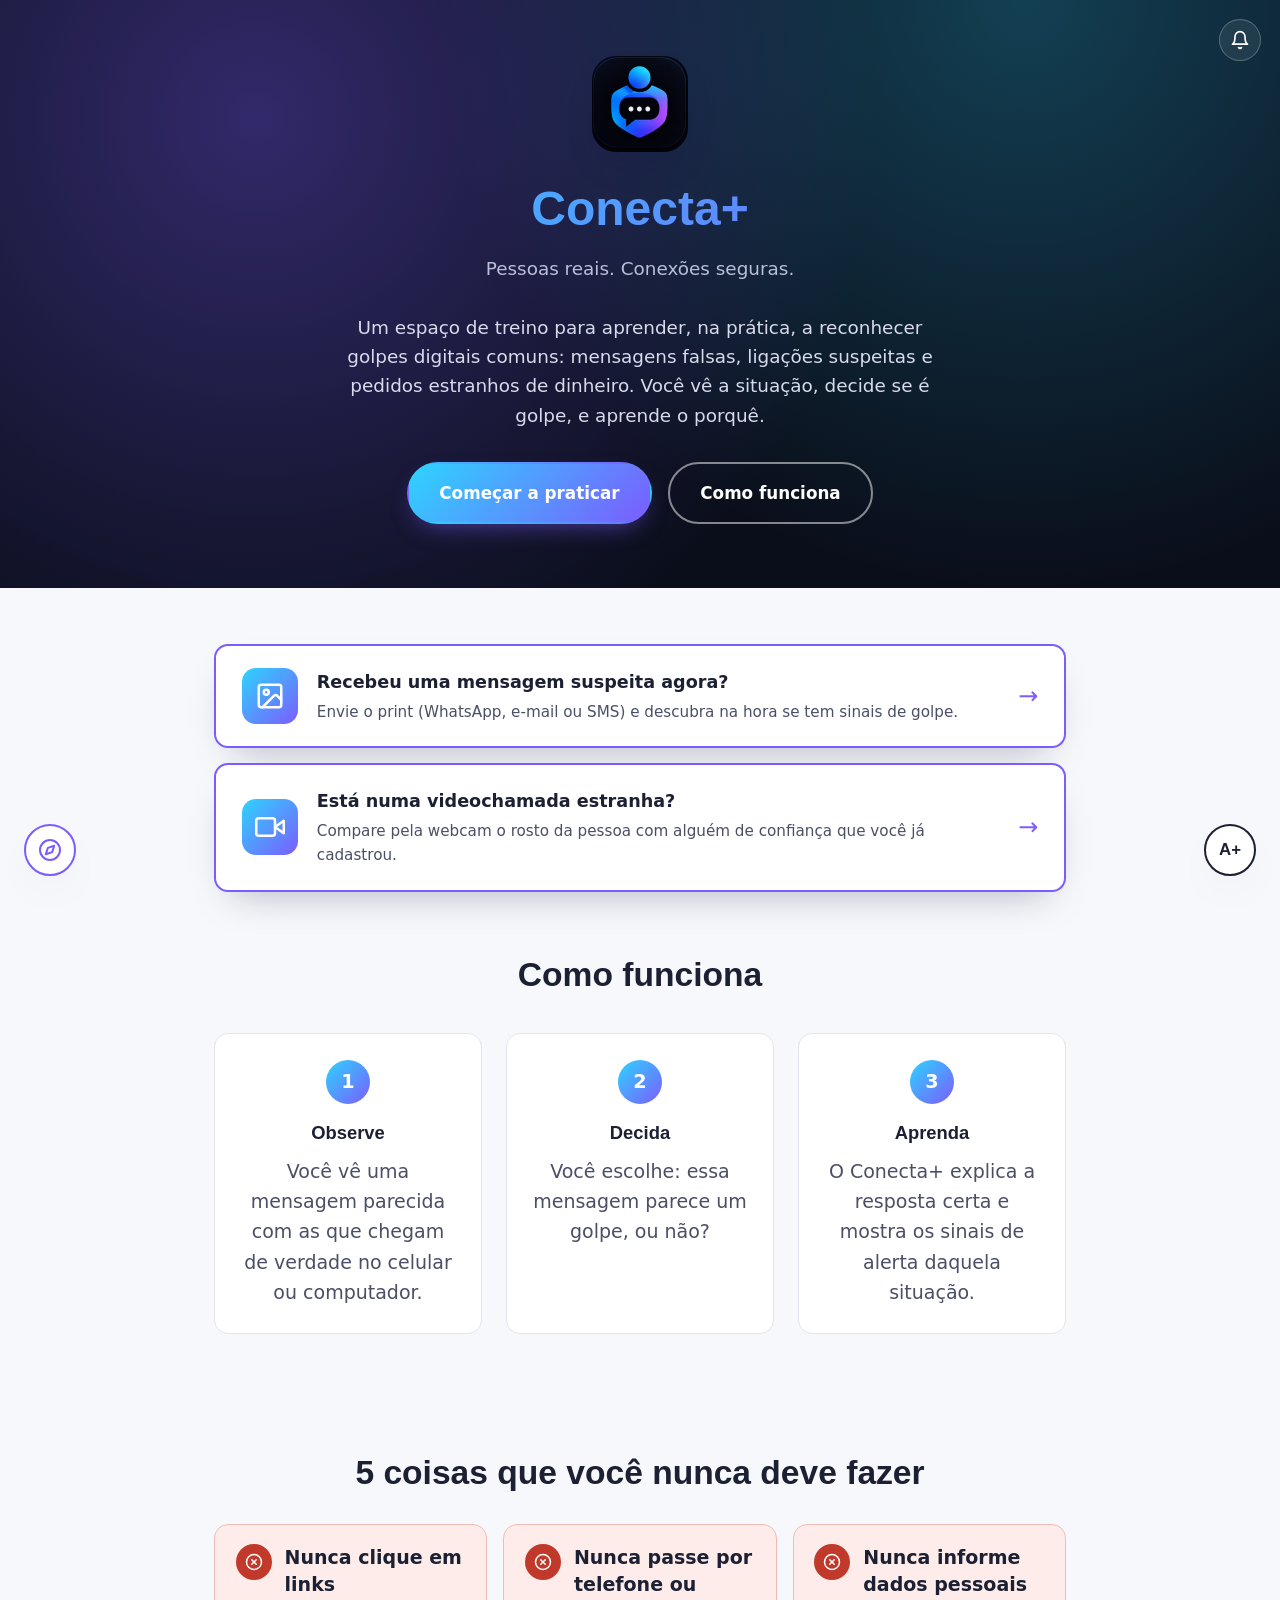
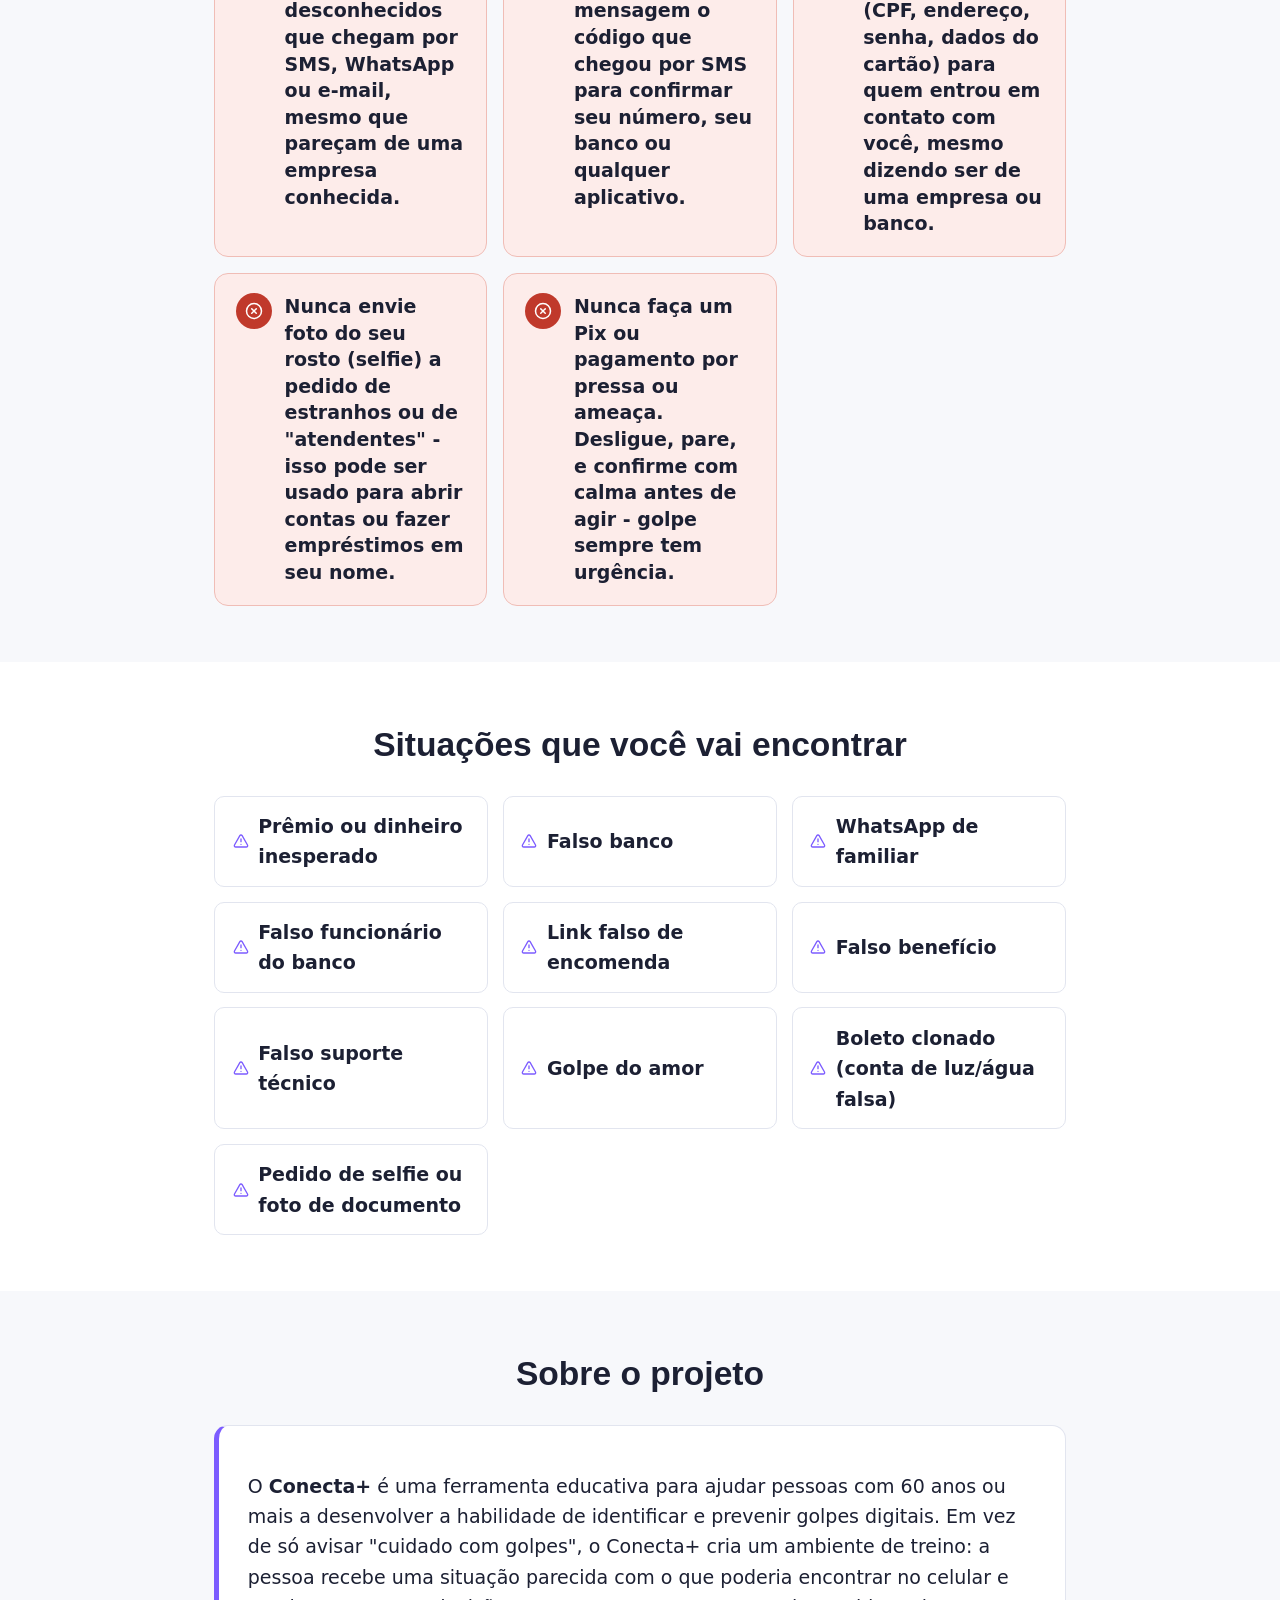
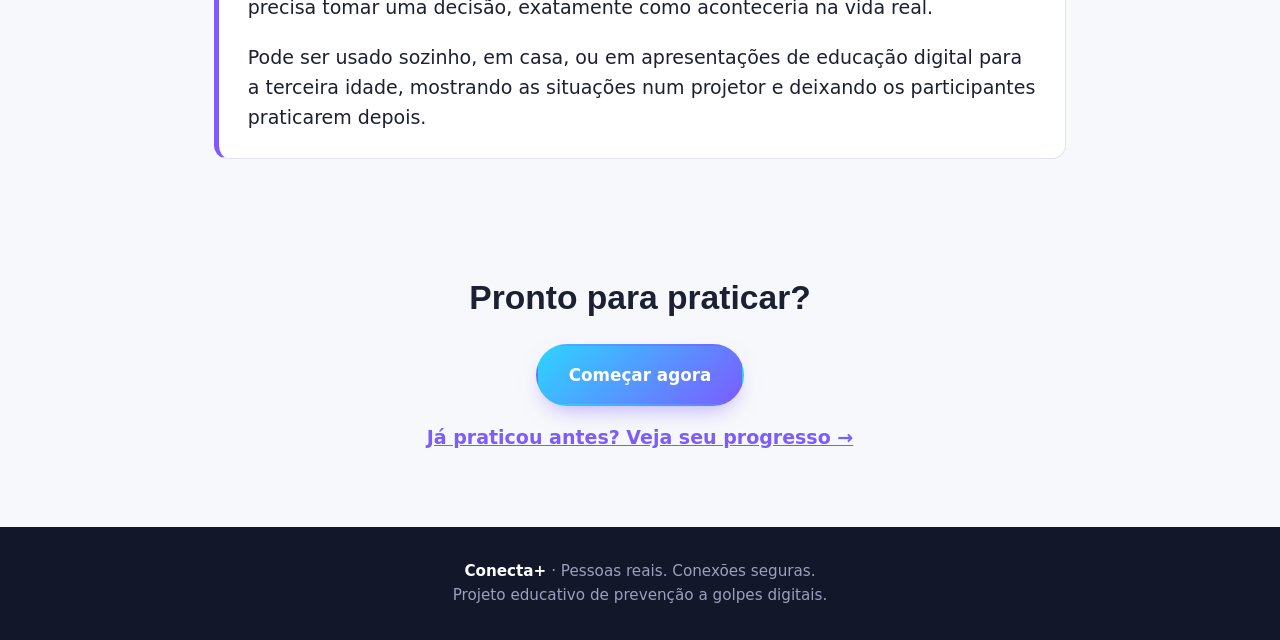
==== commit 8542b3d7: "Adiciona 5 melhorias: acessibilidade, multiplas fotos, editar nome, exportar/importar e tour - Botao" ====
--- a/web/index.html
+++ b/web/index.html
@@ -163,6 +163,7 @@
 <script src="assets/scenarios.js"></script>
 <script src="js/changelog-data.js"></script>
 <script src="js/main.js"></script>
+<script src="js/acessibilidade.js"></script>
 <script src="js/changelog.js"></script>
 <script src="js/siteTour.js"></script>
 </body>
--- a/web/css/style.css
+++ b/web/css/style.css
@@ -18,6 +18,17 @@
   --font-body: 'Segoe UI', system-ui, sans-serif;
 }
 
+/* ---------- Acessibilidade: texto maior + mais contraste ----------
+   Redefine só as variáveis de cor/tamanho "fracas" (texto secundário,
+   bordas) - como quase todo o site já usa var(--ink-soft) e var(--line),
+   isso aumenta o contraste em todas as páginas de uma vez, sem precisar
+   mexer em cada componente. */
+body.a11y-ativo {
+  font-size: 23px;
+  --ink-soft: var(--ink);
+  --line: #8b90a8;
+}
+
 * { box-sizing: border-box; }
 /* Sem isso, o [hidden] do navegador perde pra qualquer classe com
    "display" (ex.: .btn { display: inline-flex }) porque a especificidade
@@ -457,19 +468,45 @@
 .face-empty { color: var(--ink-soft); font-size: 0.92rem; margin: 0; grid-column: 1 / -1; }
 .face-card { position: relative; text-align: center; }
 .face-card img { width: 80px; height: 80px; border-radius: 50%; object-fit: cover; border: 2px solid var(--line); margin: 0 auto 0.4rem; display: block; }
-.face-card__nome { display: block; font-size: 0.8rem; font-weight: 600; word-break: break-word; }
-.face-card__excluir {
-  position: absolute;
-  top: -4px; right: 8px;
-  width: 26px; height: 26px;
+.face-card__nome { display: block; font-size: 0.8rem; font-weight: 600; word-break: break-word; cursor: pointer; }
+.face-card__nome:hover { text-decoration: underline; }
+.face-card__nome-input {
+  width: 100%;
+  font-size: 0.8rem;
+  font-weight: 600;
+  text-align: center;
+  border: 1px solid var(--purple);
+  border-radius: 6px;
+  padding: 0.1rem 0.3rem;
+  font-family: inherit;
+}
+.face-card__fotos { display: block; font-size: 0.68rem; color: var(--ink-soft); }
+.face-card__acoes { position: absolute; top: -4px; right: 4px; display: flex; gap: 0.25rem; }
+.face-card__excluir, .face-card__editar {
+  width: 24px; height: 24px;
   border-radius: 50%;
   border: 2px solid #fff;
-  background: var(--red);
-  color: #fff;
   display: flex; align-items: center; justify-content: center;
   cursor: pointer;
   box-shadow: 0 2px 6px rgba(0,0,0,0.2);
 }
+.face-card__excluir { background: var(--red); color: #fff; }
+.face-card__editar { background: var(--purple); color: #fff; }
+.face-card__add-foto {
+  display: block;
+  width: 100%;
+  margin-top: 0.3rem;
+  background: none;
+  border: none;
+  color: var(--purple);
+  font-size: 0.7rem;
+  font-weight: 600;
+  cursor: pointer;
+  padding: 0.1rem;
+}
+.face-card__add-foto:hover { text-decoration: underline; }
+.face-list-actions { display: flex; gap: 0.6rem; margin-top: 1rem; }
+.face-list-actions .btn { flex: 1; }
 .webcam-box {
   background: #0a0e1a;
   border-radius: 12px;
@@ -479,6 +516,7 @@
   margin: 0 auto;
 }
 .webcam-box video { width: 100%; height: 100%; object-fit: cover; display: block; transform: scaleX(-1); }
+.webcam-box img { width: 100%; height: 100%; object-fit: cover; display: block; }
 .face-nome-input {
   display: block;
   width: 100%;
@@ -702,3 +740,28 @@
 .historico-table { width: 100%; border-collapse: collapse; font-size: 0.88rem; }
 .historico-table th, .historico-table td { text-align: left; padding: 0.55rem 0.7rem; border-bottom: 1px solid var(--line); }
 .historico-table th { color: var(--ink-soft); font-weight: 600; font-size: 0.78rem; }
+
+/* ---------- Botão de acessibilidade (texto maior + contraste) ---------- */
+.a11y-toggle {
+  position: fixed;
+  right: 1.5rem;
+  bottom: 1.5rem;
+  z-index: 60;
+  width: 52px;
+  height: 52px;
+  border-radius: 50%;
+  border: 2px solid var(--ink);
+  background: #fff;
+  color: var(--ink);
+  cursor: pointer;
+  box-shadow: var(--shadow);
+  display: flex;
+  align-items: center;
+  justify-content: center;
+  font-family: var(--font-display);
+  font-weight: 800;
+  font-size: 1.05rem;
+}
+.a11y-toggle--ativo { background: var(--ink); color: #fff; }
+.a11y-toggle:hover { transform: scale(1.06); }
+.a11y-toggle--hidden { opacity: 0; pointer-events: none; transform: scale(0.85); }
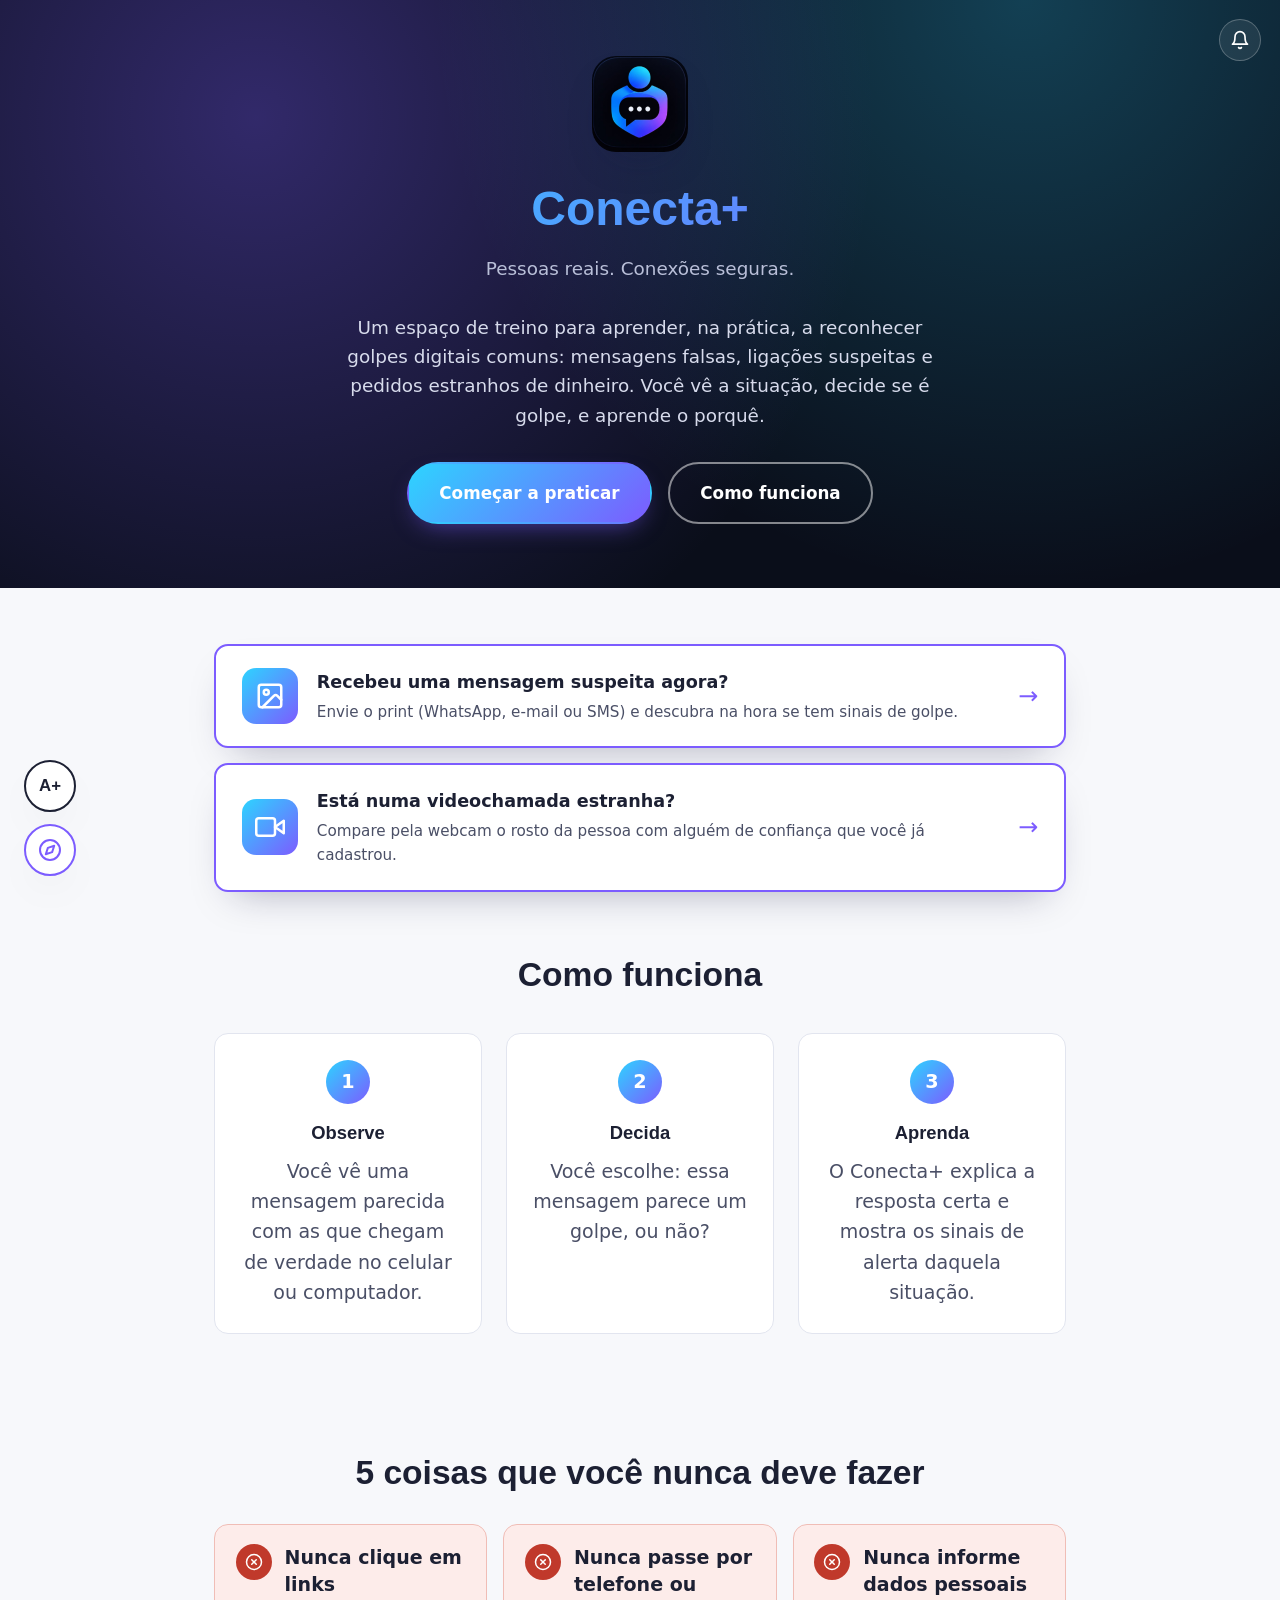
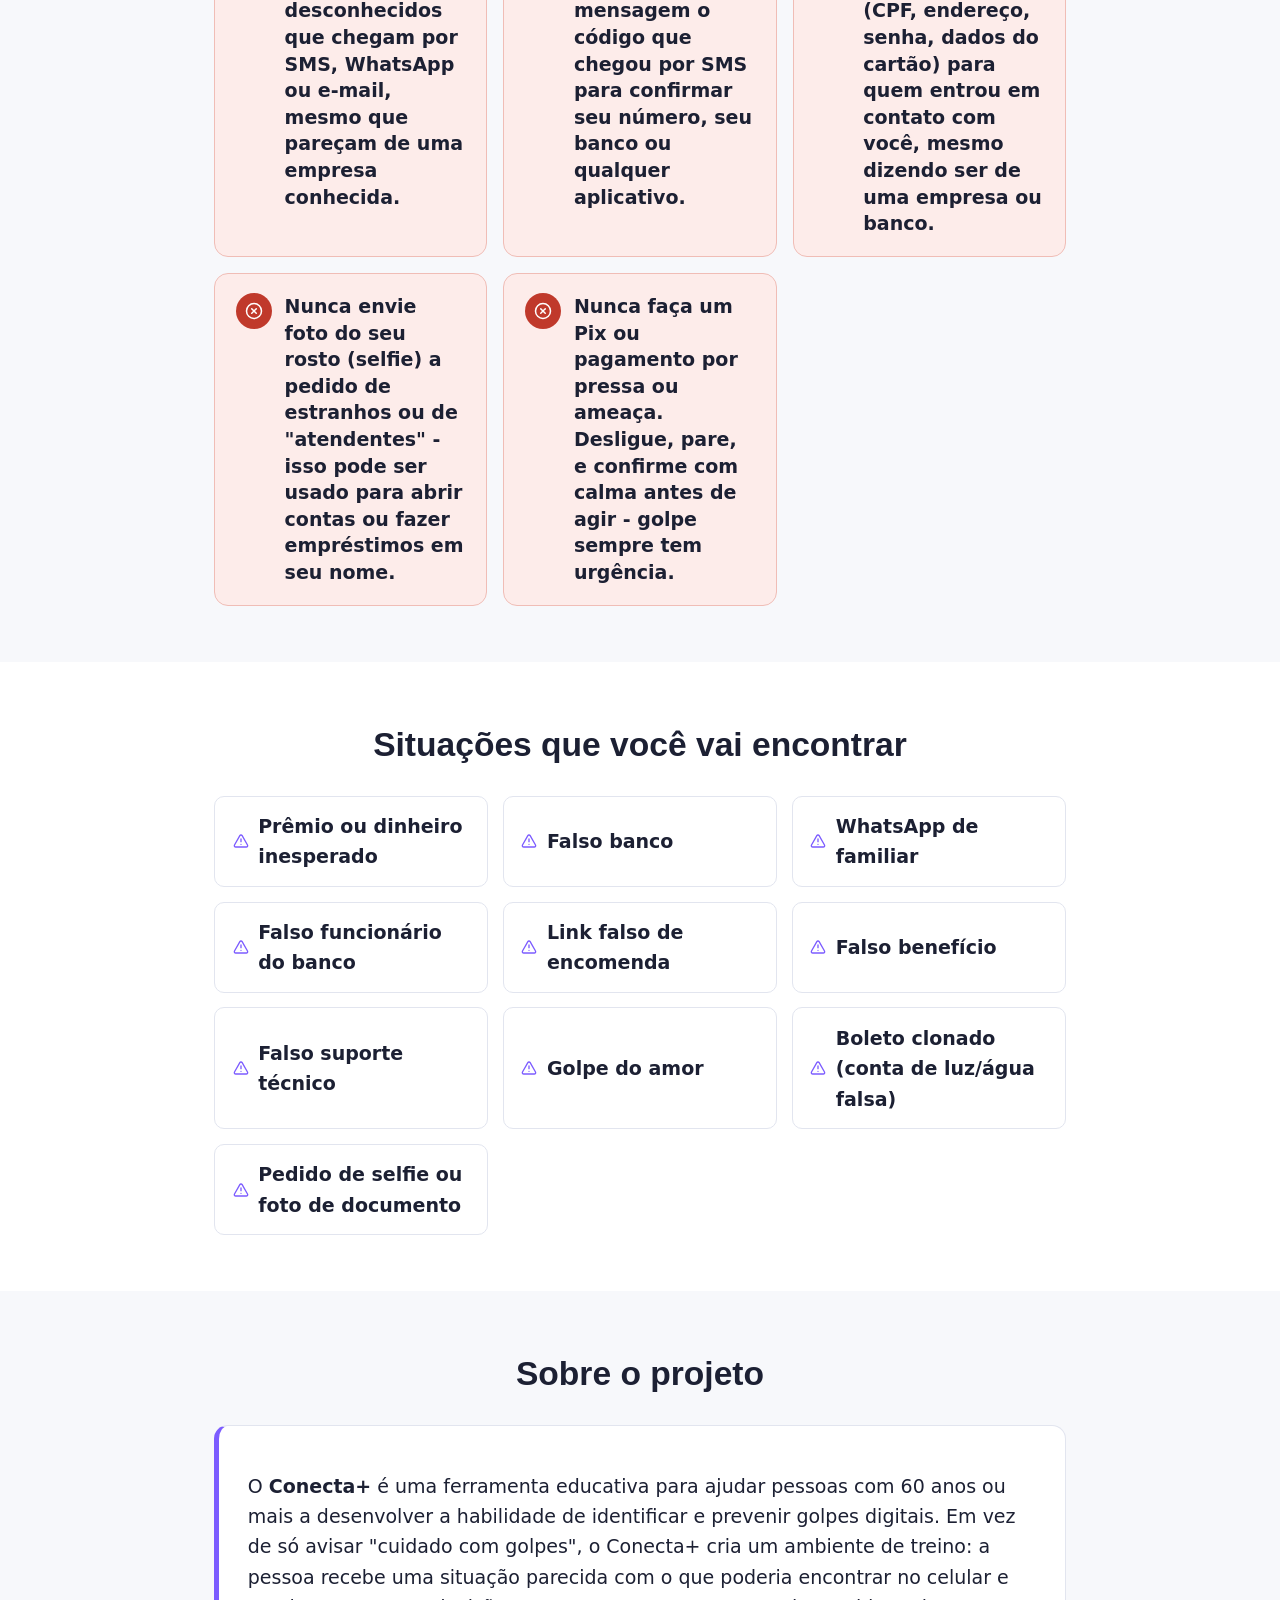
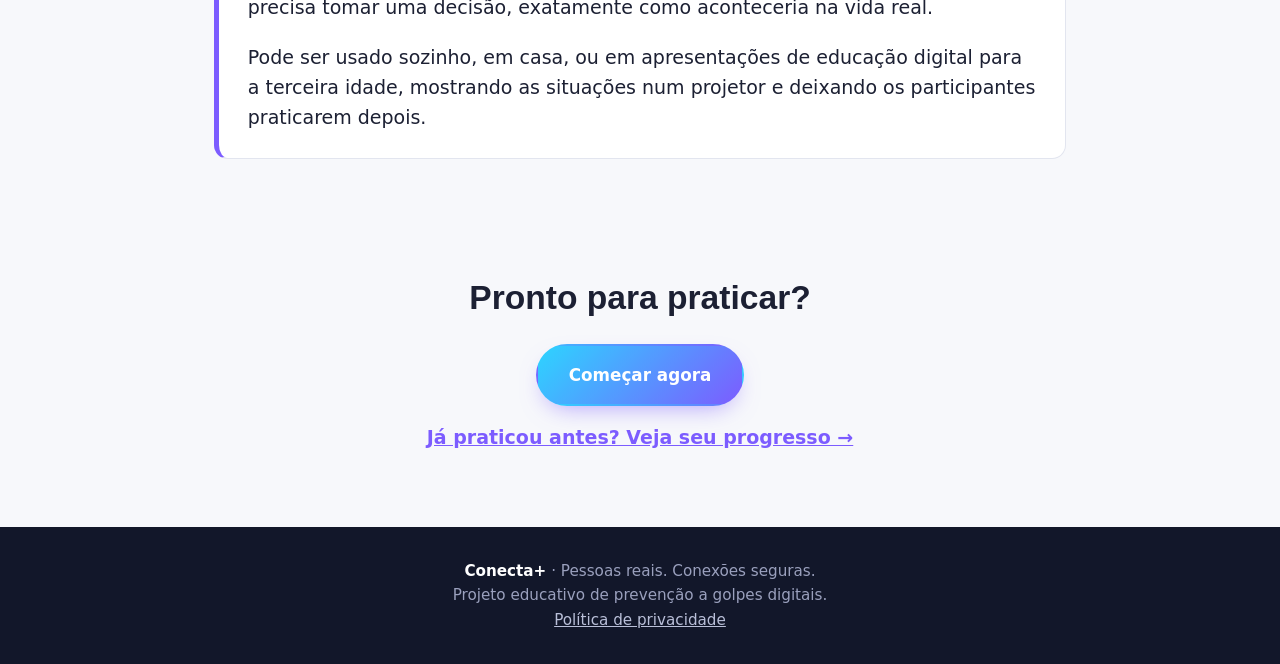
==== commit e684da88: "Adiciona pagina de privacidade e aviso sobre extensoes escondendo botoes Pagina nova explicando em l" ====
--- a/web/index.html
+++ b/web/index.html
@@ -143,7 +143,8 @@
 <footer>
   <div class="container">
     <strong>Conecta+</strong> · Pessoas reais. Conexões seguras.<br>
-    Projeto educativo de prevenção a golpes digitais.
+    Projeto educativo de prevenção a golpes digitais.<br>
+    <a href="privacidade.html" style="color:#b9bfd8;">Política de privacidade</a>
   </div>
 </footer>
 
--- a/web/css/style.css
+++ b/web/css/style.css
@@ -463,6 +463,9 @@
   line-height: 1.5;
 }
 .face-disclaimer strong { color: var(--ink); }
+.face-help { margin-top: 0.8rem; font-size: 0.85rem; }
+.face-help summary { cursor: pointer; color: var(--purple); font-weight: 600; }
+.face-help p { margin: 0.5rem 0 0; color: var(--ink-soft); }
 .face-section-title { margin: 0 0 1rem; font-family: var(--font-display); font-size: 1.2rem; }
 .face-list { display: grid; grid-template-columns: repeat(auto-fill, minmax(96px, 1fr)); gap: 1rem; }
 .face-empty { color: var(--ink-soft); font-size: 0.92rem; margin: 0; grid-column: 1 / -1; }
@@ -744,8 +747,12 @@
 /* ---------- Botão de acessibilidade (texto maior + contraste) ---------- */
 .a11y-toggle {
   position: fixed;
-  right: 1.5rem;
-  bottom: 1.5rem;
+  /* Fica empilhado no mesmo canto do botão do tour (esquerdo), em vez de
+     cada um num canto - dois botões fixos em cantos opostos cobriam as
+     duas bordas de qualquer botão de largura total (ex.: "+ Cadastrar um
+     novo rosto"), deixando ele praticamente ilegível ao rolar a página. */
+  left: 1.5rem;
+  bottom: 5.5rem;
   z-index: 60;
   width: 52px;
   height: 52px;
